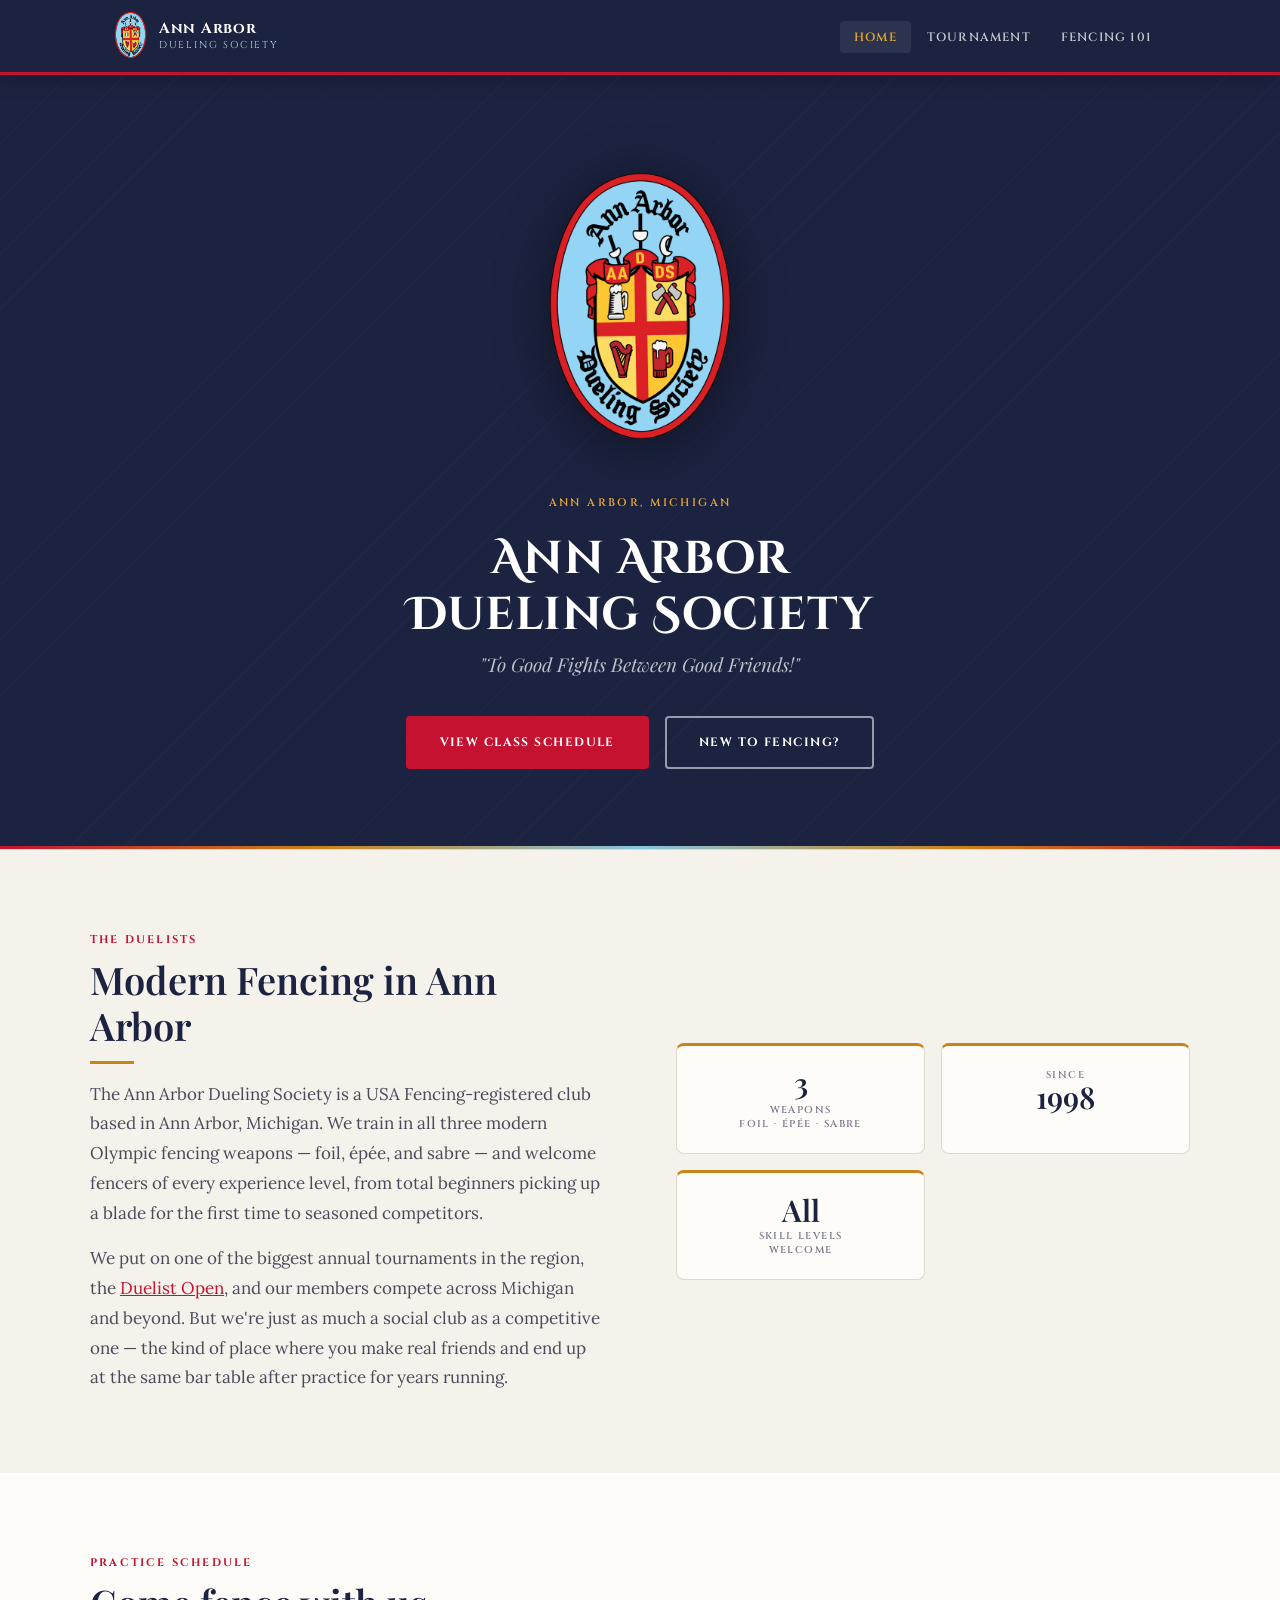
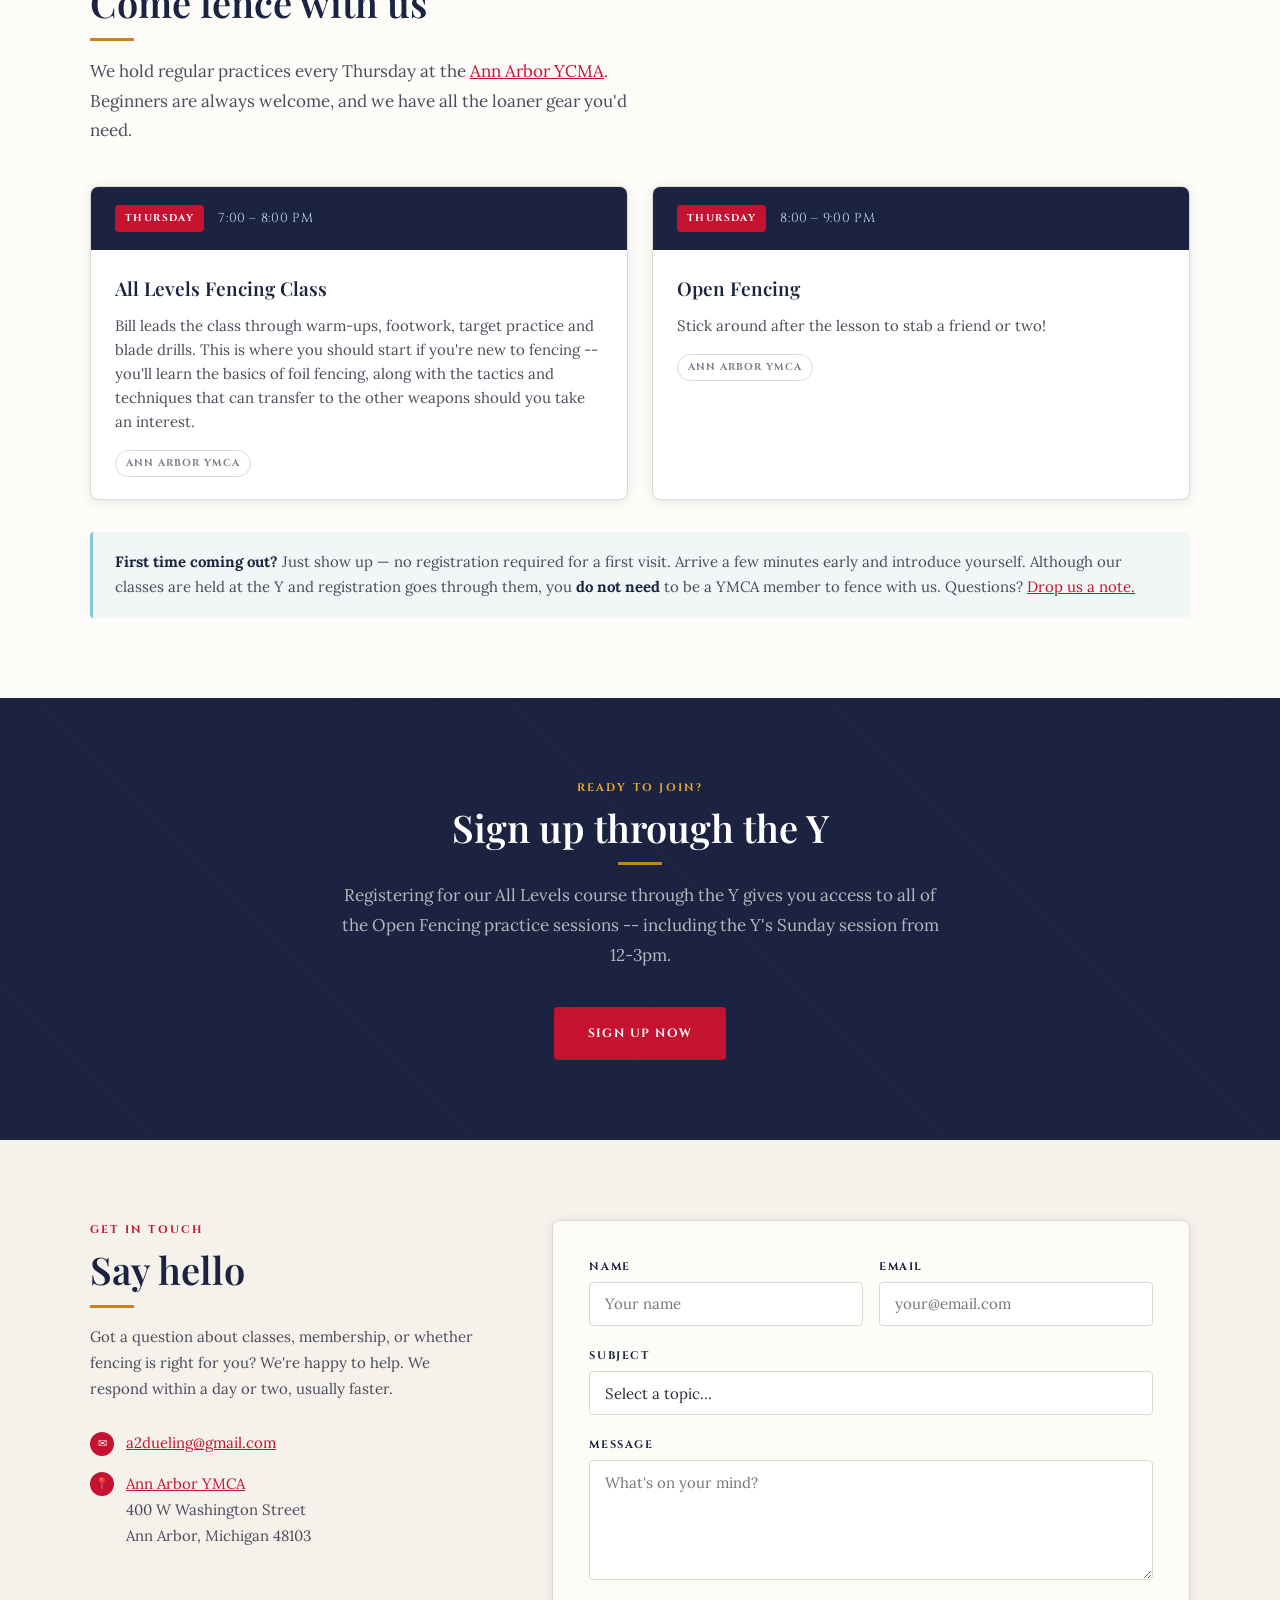
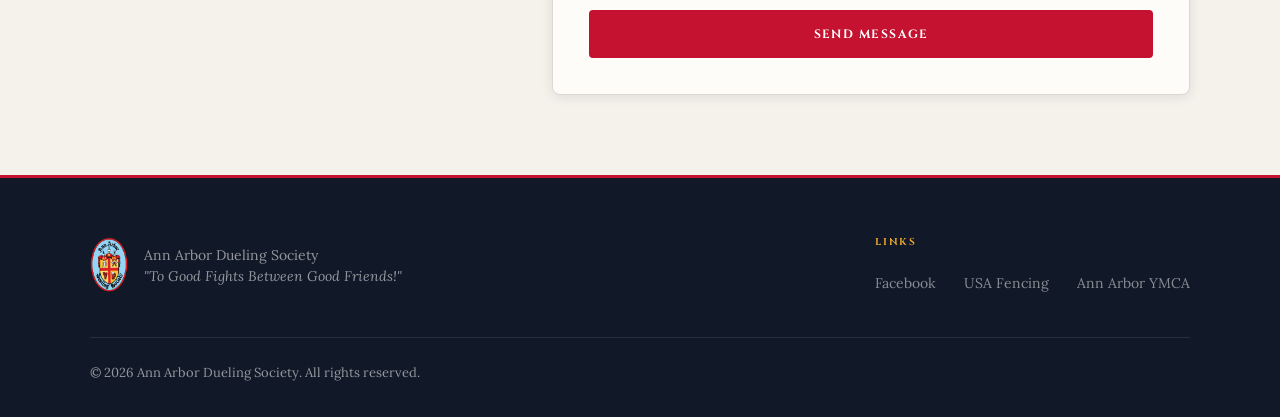
==== index.html @ 31fcf4ac "include the word club in description" ====
<!DOCTYPE html>
<html lang="en">
<head>
  <meta charset="UTF-8">
  <meta name="viewport" content="width=device-width, initial-scale=1.0">
  <meta name="description" content="Ann Arbor Dueling Society, modern Olympic fencing club in Ann Arbor, Michigan. Foil, épée, and sabre for all skill levels.">
  <title>Ann Arbor Dueling Society — Fencing in Ann Arbor, Michigan</title>
  <link rel="canonical" href="https://aadueling.org/">
  <meta property="og:type" content="website">
  <meta property="og:site_name" content="Ann Arbor Dueling Society">
  <meta property="og:title" content="Ann Arbor Dueling Society — Fencing Club in Ann Arbor, Michigan">
  <meta property="og:description" content="Modern Olympic fencing club in Ann Arbor, Michigan. Foil, épée, and sabre for all skill levels — beginners always welcome.">
  <meta property="og:url" content="https://aadueling.org/">
  <meta property="og:image" content="https://aadueling.org/assets/logo.png">
  <meta name="twitter:card" content="summary">
  <meta name="twitter:title" content="Ann Arbor Dueling Society — Fencing Club in Ann Arbor, Michigan">
  <meta name="twitter:description" content="Modern Olympic fencing club in Ann Arbor, Michigan. Foil, épée, and sabre for all skill levels — beginners always welcome.">
  <meta name="twitter:image" content="https://aadueling.org/assets/logo.png">
  <link rel="icon" type="image/png" href="assets/logo.png">
  <link rel="preconnect" href="https://fonts.googleapis.com">
  <link rel="preconnect" href="https://fonts.gstatic.com" crossorigin>
  <link href="https://fonts.googleapis.com/css2?family=Cinzel+Decorative:wght@400;700&family=Cinzel:wght@400;600;700&family=Playfair+Display:ital,wght@0,400;0,600;1,400&family=Lora:ital,wght@0,400;0,500;1,400&display=swap" rel="stylesheet">
  <link rel="stylesheet" href="css/style.css">
  <script type="application/ld+json">
  {
    "@context": "https://schema.org",
    "@type": "SportsClub",
    "name": "Ann Arbor Dueling Society",
    "alternateName": "AADS",
    "description": "Modern Olympic fencing club in Ann Arbor, Michigan. Foil, épée, and sabre for all skill levels — beginners always welcome.",
    "sport": "Fencing",
    "url": "https://aadueling.org/",
    "logo": "https://aadueling.org/assets/logo.png",
    "image": "https://aadueling.org/assets/logo.png",
    "email": "a2dueling@gmail.com",
    "foundingDate": "1998",
    "areaServed": "Ann Arbor, Michigan",
    "location": {
      "@type": "Place",
      "name": "Ann Arbor YMCA",
      "address": {
        "@type": "PostalAddress",
        "streetAddress": "400 W Washington Street",
        "addressLocality": "Ann Arbor",
        "addressRegion": "MI",
        "postalCode": "48103",
        "addressCountry": "US"
      },
      "geo": {
        "@type": "GeoCoordinates",
        "latitude": 42.2808,
        "longitude": -83.7529
      }
    },
    "sameAs": [
      "https://www.facebook.com/AAdueling/"
    ]
  }
  </script>
</head>
<body>

  <div data-include="partials/header.html"></div>

  <section class="hero">
    <div class="hero-inner">
      <img src="assets/logo.png" alt="Ann Arbor Dueling Society" class="hero-logo">
      <p class="hero-eyebrow">Ann Arbor, Michigan</p>
      <h1 class="hero-title">Ann Arbor<br>Dueling Society</h1>
      <p class="hero-tagline">"To Good Fights Between Good Friends!"</p>
      <div class="hero-actions">
        <a href="#schedule" class="btn btn-primary">View Class Schedule</a>
        <a href="fencing-101.html" class="btn btn-ghost">New to Fencing?</a>
      </div>
    </div>
  </section>

  <section class="about" id="about">
    <div class="about-inner">
      <div class="about-text fade-in">
        <span class="section-label">The Duelists</span>
        <h2 class="section-title">Modern Fencing in Ann Arbor</h2>
        <p>
          The Ann Arbor Dueling Society is a USA Fencing-registered club based in Ann Arbor,
          Michigan. We train in all three modern Olympic fencing weapons — foil, épée, and sabre — and welcome fencers of
          every experience level, from total beginners picking up a blade for the first time to
          seasoned competitors.
        </p>
        <p>
          We put on one of the biggest annual tournaments in the region, the <a href="tournament.html">Duelist Open</a>, and our members compete
          across Michigan and beyond. But we're just as much a social club as a competitive one —
          the kind of place where you make real friends and end up at the same bar table after
          practice for years running.
        </p>
      </div>
      <div class="about-facts fade-in fade-in-delay-1">
        <div class="fact-card">
          <div class="fact-number">3</div>
          <div class="fact-label">Weapons<br>Foil · Épée · Sabre</div>
        </div>
        <div class="fact-card">
          <div class="fact-label">Since</div>
          <div class="fact-number">1998</div>
        </div>
        <div class="fact-card">
          <div class="fact-number">All</div>
          <div class="fact-label">Skill Levels<br>Welcome</div>
        </div>
      </div>
    </div>
  </section>

  <section class="schedule" id="schedule">
    <div class="schedule-inner">
      <div class="fade-in">
        <span class="section-label">Practice Schedule</span>
        <h2 class="section-title">Come fence with us</h2>
        <p class="section-intro">
          We hold regular practices every Thursday at the <a href="https://annarborymca.org">Ann Arbor YCMA</a>. Beginners are always welcome, and we have all the loaner gear you'd need.
        </p>
      </div>

      <div class="schedule-grid">
        <!-- Early Bird Free Fencing not launched yet -- re-enable when the 6pm period goes live.
             When re-enabling, bump the two cards below back to fade-in-delay-1 / fade-in-delay-2.
        <div class="schedule-card fade-in">
          <div class="schedule-card-header">
            <span class="schedule-day">Thurdsay</span>
            <span class="schedule-time">6:00 – 7:00 PM</span>
          </div>
          <div class="schedule-card-body">
            <h3 class="schedule-title">Early Bird Free Fencing</h3>
            <p class="schedule-desc">
              Want to get an early start? Open bouting before the lesson lets you warm up and get some extra strip time in.
            </p>
            <div class="schedule-tags">
              <span class="tag tag-place">Ann Arbor YMCA</span>
            </div>
          </div>
        </div>
        -->

        <div class="schedule-card fade-in">
          <div class="schedule-card-header">
            <span class="schedule-day">Thursday</span>
            <span class="schedule-time">7:00 – 8:00 PM</span>
          </div>
          <div class="schedule-card-body">
            <h3 class="schedule-title">All Levels Fencing Class</h3>
            <p class="schedule-desc">
              Bill leads the class through warm-ups, footwork, target practice and blade drills. This is where you should start if you're
              new to fencing -- you'll learn the basics of foil fencing, along with the tactics and techniques that can transfer to the other weapons should you take an interest.
            </p>
            <div class="schedule-tags">
              <span class="tag tag-place">Ann Arbor YMCA</span>
            </div>
          </div>
        </div>

        <div class="schedule-card fade-in fade-in-delay-1">
          <div class="schedule-card-header">
            <span class="schedule-day">Thursday</span>
            <span class="schedule-time">8:00 – 9:00 PM</span>
          </div>
          <div class="schedule-card-body">
            <h3 class="schedule-title">Open Fencing</h3>
            <p class="schedule-desc">
              Stick around after the lesson to stab a friend or two!
            </p>
            <div class="schedule-tags">
              <span class="tag tag-place">Ann Arbor YMCA</span>
            </div>
          </div>
        </div>
      </div>

      <div class="schedule-note fade-in">
        <strong>First time coming out?</strong> Just show up — no registration required for a
        first visit. Arrive a few minutes early and introduce yourself. Although our classes are held at the Y and registration goes
        through them, you <strong>do not need</strong> to be a YMCA member to fence with us. Questions? <a href="#contact">Drop us a note.</a>
      </div>
    </div>
  </section>

  <section class="signup-cta" id="join">
    <div class="signup-cta-inner fade-in">
      <span class="section-label">Ready to join?</span>
      <h2 class="section-title">Sign up through the Y</h2>
      <p>
        Registering for our All Levels course through the Y gives you access to all of the Open Fencing practice sessions -- including the Y's Sunday session from 12-3pm.
      </p>

      <a href="https://operations.daxko.com/Online/5228/ProgramsV2/OfferingDetails.mvc?program_id=TMP1718&offering_id=SES457555&location_id=S212&filter=[base64]" class="btn btn-primary" target="_blank" rel="noopener">Sign Up Now</a>
    </div>
  </section>

  <section class="contact" id="contact">
    <div class="contact-inner">
      <div class="contact-info fade-in">
        <span class="section-label">Get In Touch</span>
        <h2 class="section-title">Say hello</h2>
        <p>
          Got a question about classes, membership, or whether fencing is right for you?
          We're happy to help. We respond within a day or two, usually faster.
        </p>
        <ul class="contact-details">
          <li>
            <span class="detail-icon">✉</span>

            <span><a href="mailto:a2dueling@gmail.com">a2dueling@gmail.com</a></span>
          </li>
          <li>
            <span class="detail-icon">📍</span>
            <span><a href="https://maps.app.goo.gl/qRYPVG6TmjBmGbtN8">Ann Arbor YMCA</a><br>
              400 W Washington Street<br>
              Ann Arbor, Michigan 48103</span>
          </li>
        </ul>
      </div>

      <div class="contact-form-wrap fade-in fade-in-delay-1">
        <form id="contact-form" action="https://formsubmit.co/ajax/a2dueling@gmail.com" method="POST">
          <input type="hidden" name="_subject" value="New AADS contact form submission">
          <input type="hidden" name="_template" value="table">
          <input type="text" name="_honey" style="display:none" tabindex="-1" autocomplete="off">
          <div class="form-row">
            <div class="form-group">
              <label for="name">Name</label>
              <input type="text" id="name" name="name" placeholder="Your name" required>
            </div>
            <div class="form-group">
              <label for="email">Email</label>
              <input type="email" id="email" name="email" placeholder="your@email.com" required>
            </div>
          </div>
          <div class="form-group">
            <label for="subject">Subject</label>
            <select id="subject" name="subject">
              <option value="">Select a topic…</option>
              <option value="interested">Interested in joining</option>
              <option value="beginner">Question about beginner classes</option>
              <option value="tournament">Tournament information</option>
              <option value="other">Something else</option>
            </select>
          </div>
          <div class="form-group">
            <label for="message">Message</label>
            <textarea id="message" name="message" placeholder="What's on your mind?" required></textarea>
          </div>
          <button type="submit" class="btn btn-primary form-submit">Send Message</button>
        </form>

        <div class="form-success" id="form-success">
          <div class="success-icon">✓</div>
          <h3>Message sent!</h3>
          <p>Thanks for reaching out. We'll get back to you shortly.</p>
        </div>
      </div>
    </div>
  </section>

  <div data-include="partials/footer.html"></div>

  <script src="js/main.js"></script>
</body>
</html>
---- css/style.css ----
@import url('https://fonts.googleapis.com/css2?family=Cinzel+Decorative:wght@400;700&family=Cinzel:wght@400;600;700&family=Playfair+Display:ital,wght@0,400;0,600;1,400&family=Lora:ital,wght@0,400;0,500;1,400&display=swap');

/* ── Design Tokens ──────────────────────────────────────────────────────── */
:root {
  --navy:        #1C2340;
  --navy-dark:   #111827;
  --navy-light:  #252D4E;
  --red:         #C41230;
  --red-dark:    #9E0E26;
  --gold:        #C8831A;
  --gold-light:  #E8A830;
  --blue:        #87C5DC;
  --blue-light:  #B8DCE8;
  --cream:       #F5F1EB;
  --warm-white:  #FDFCF9;
  --text:        #2A2A38;
  --text-mid:    #4A4A5A;
  --text-light:  #7A7A8A;
  --border:      #DDD8D0;

  --font-display: 'Cinzel Decorative', serif;
  --font-caps:    'Cinzel', serif;
  --font-serif:   'Playfair Display', serif;
  --font-body:    'Lora', serif;

  --radius:    4px;
  --radius-lg: 8px;
  --shadow:    0 2px 12px rgba(28, 35, 64, 0.1);
  --shadow-lg: 0 8px 32px rgba(28, 35, 64, 0.16);

  --max-width:   1100px;
  --section-pad: 5rem 1.5rem;
}

/* ── Reset & Base ───────────────────────────────────────────────────────── */
*, *::before, *::after { box-sizing: border-box; margin: 0; padding: 0; }

html { scroll-behavior: smooth; }

body {
  font-family: var(--font-body);
  font-size: 1.0625rem;
  line-height: 1.75;
  color: var(--text);
  background: var(--warm-white);
}

img { max-width: 100%; height: auto; display: block; }

a { color: var(--red); }
a:hover { color: var(--red-dark); }

/* ── Utility ────────────────────────────────────────────────────────────── */
.container {
  max-width: var(--max-width);
  margin: 0 auto;
  padding: 0 1.5rem;
}

.section-label {
  font-family: var(--font-caps);
  font-size: 0.6875rem;
  font-weight: 700;
  letter-spacing: 0.2em;
  text-transform: uppercase;
  color: var(--red);
  display: block;
  margin-bottom: 0.5rem;
}

.section-title {
  font-family: var(--font-serif);
  font-size: clamp(1.625rem, 4vw, 2.375rem);
  font-weight: 600;
  color: var(--navy);
  line-height: 1.2;
  margin-bottom: 1rem;
}

.section-title::after {
  content: '';
  display: block;
  width: 2.75rem;
  height: 3px;
  background: var(--gold);
  margin-top: 0.75rem;
}

.section-intro {
  color: var(--text-mid);
  max-width: 580px;
  margin-bottom: 2.5rem;
}

/* ── Buttons ────────────────────────────────────────────────────────────── */
.btn {
  display: inline-block;
  font-family: var(--font-caps);
  font-size: 0.75rem;
  font-weight: 700;
  letter-spacing: 0.12em;
  text-transform: uppercase;
  padding: 0.875rem 2rem;
  border-radius: var(--radius);
  cursor: pointer;
  transition: background 0.2s, border-color 0.2s, transform 0.15s, box-shadow 0.2s;
  border: 2px solid transparent;
  text-decoration: none;
}

.btn-primary {
  background: var(--red);
  color: #fff;
  border-color: var(--red);
}
.btn-primary:hover {
  background: var(--red-dark);
  border-color: var(--red-dark);
  color: #fff;
  transform: translateY(-2px);
  box-shadow: 0 6px 20px rgba(196, 18, 48, 0.28);
}

.btn-outline {
  background: transparent;
  color: var(--navy);
  border-color: var(--navy);
}
.btn-outline:hover {
  background: var(--navy);
  color: #fff;
  transform: translateY(-2px);
}

.btn-ghost {
  background: transparent;
  color: #fff;
  border-color: rgba(255, 255, 255, 0.55);
}
.btn-ghost:hover {
  background: rgba(255, 255, 255, 0.12);
  border-color: #fff;
  color: #fff;
  transform: translateY(-2px);
}

/* ── Navigation ─────────────────────────────────────────────────────────── */
.site-header {
  position: sticky;
  top: 0;
  z-index: 100;
  background: var(--navy);
  border-bottom: 3px solid var(--red);
  box-shadow: 0 2px 20px rgba(0, 0, 0, 0.3);
}

.nav-inner {
  max-width: var(--max-width);
  margin: 0 auto;
  padding: 0 1.5rem;
  display: flex;
  align-items: center;
  justify-content: space-between;
  height: 4.5rem;
  position: relative;
}

.nav-logo {
  display: flex;
  align-items: center;
  gap: 0.75rem;
  text-decoration: none;
}

.nav-logo img {
  height: 3.25rem;
  width: auto;
}

.nav-logo-text {
  display: inline-flex;
  flex-direction: column;
  line-height: 1.25;
}

.nav-logo-name {
  font-family: var(--font-caps);
  font-size: 0.9375rem;
  font-weight: 700;
  color: #fff;
  letter-spacing: 0.05em;
}

.nav-logo-sub {
  font-family: var(--font-caps);
  font-size: 0.625rem;
  font-weight: 400;
  letter-spacing: 0.18em;
  text-transform: uppercase;
  color: var(--blue-light);
}

.nav-links {
  display: flex;
  gap: 0.125rem;
  list-style: none;
}

.nav-links a {
  font-family: var(--font-caps);
  font-size: 0.75rem;
  font-weight: 600;
  letter-spacing: 0.1em;
  text-transform: uppercase;
  color: rgba(255, 255, 255, 0.75);
  padding: 0.5rem 0.875rem;
  border-radius: var(--radius);
  transition: color 0.2s, background 0.2s;
  text-decoration: none;
}

.nav-links a:hover {
  color: #fff;
  background: rgba(255, 255, 255, 0.1);
}

.nav-links a.active {
  color: var(--gold-light);
  background: rgba(255, 255, 255, 0.07);
}

.nav-toggle {
  display: none;
  flex-direction: column;
  gap: 5px;
  background: none;
  border: none;
  cursor: pointer;
  padding: 0.5rem;
  color: #fff;
}

.nav-toggle span {
  display: block;
  width: 22px;
  height: 2px;
  background: currentColor;
  border-radius: 2px;
  transition: transform 0.3s ease, opacity 0.2s ease;
}

.nav-toggle[aria-expanded="true"] span:nth-child(1) { transform: translateY(7px) rotate(45deg); }
.nav-toggle[aria-expanded="true"] span:nth-child(2) { opacity: 0; }
.nav-toggle[aria-expanded="true"] span:nth-child(3) { transform: translateY(-7px) rotate(-45deg); }

/* ── Hero ───────────────────────────────────────────────────────────────── */
.hero {
  position: relative;
  background: var(--navy);
  background-image:
    repeating-linear-gradient(
      -45deg,
      transparent,
      transparent 38px,
      rgba(255, 255, 255, 0.018) 38px,
      rgba(255, 255, 255, 0.018) 39px
    );
  padding: 5.5rem 1.5rem 5rem;
  text-align: center;
  overflow: hidden;
}

.hero::after {
  content: '';
  position: absolute;
  bottom: 0;
  left: 0;
  right: 0;
  height: 3px;
  background: linear-gradient(90deg, var(--red), var(--gold), var(--blue), var(--gold), var(--red));
}

.hero-inner {
  position: relative;
  z-index: 1;
  max-width: 680px;
  margin: 0 auto;
}

.hero-logo {
  width: clamp(130px, 18vw, 188px);
  margin: 0 auto 2rem;
  filter: drop-shadow(0 8px 28px rgba(0, 0, 0, 0.45));
  animation: riseIn 0.85s ease both;
}

.hero-title {
  font-family: var(--font-display);
  font-size: clamp(1.625rem, 5vw, 2.875rem);
  font-weight: 700;
  color: #fff;
  line-height: 1.2;
  letter-spacing: 0.01em;
  margin-bottom: 0.375rem;
  animation: riseIn 0.85s 0.1s ease both;
}

.hero-eyebrow {
  font-family: var(--font-caps);
  font-size: 0.6875rem;
  font-weight: 600;
  letter-spacing: 0.22em;
  text-transform: uppercase;
  color: var(--gold-light);
  margin-bottom: 1.25rem;
  animation: riseIn 0.85s 0.2s ease both;
}

.hero-tagline {
  font-family: var(--font-serif);
  font-style: italic;
  font-size: clamp(1rem, 2.5vw, 1.1875rem);
  color: rgba(255, 255, 255, 0.72);
  line-height: 1.65;
  margin-bottom: 2.25rem;
  animation: riseIn 0.85s 0.3s ease both;
}

.hero-actions {
  display: flex;
  gap: 1rem;
  justify-content: center;
  flex-wrap: wrap;
  animation: riseIn 0.85s 0.4s ease both;
}

@keyframes riseIn {
  from { opacity: 0; transform: translateY(18px); }
  to   { opacity: 1; transform: translateY(0); }
}

/* ── About ──────────────────────────────────────────────────────────────── */
.about {
  padding: var(--section-pad);
  background: var(--cream);
  border-top: 1px solid var(--border);
}

.about-inner {
  max-width: var(--max-width);
  margin: 0 auto;
  display: grid;
  grid-template-columns: 1fr 1fr;
  gap: 4.5rem;
  align-items: center;
}

.about-text p {
  color: var(--text-mid);
  margin-bottom: 1rem;
}

.about-text p:last-child { margin-bottom: 0; }

.about-facts {
  display: grid;
  grid-template-columns: 1fr 1fr;
  gap: 1rem;
}

.fact-card {
  background: var(--warm-white);
  border: 1px solid var(--border);
  border-top: 3px solid var(--gold);
  border-radius: var(--radius-lg);
  padding: 1.375rem 1.125rem;
  text-align: center;
}

.fact-number {
  font-family: var(--font-serif);
  font-size: 1.875rem;
  font-weight: 600;
  color: var(--navy);
  line-height: 1;
  margin-bottom: 0.3rem;
}

.fact-label {
  font-family: var(--font-caps);
  font-size: 0.625rem;
  font-weight: 600;
  letter-spacing: 0.14em;
  text-transform: uppercase;
  color: var(--text-light);
  line-height: 1.4;
}

/* ── Schedule ───────────────────────────────────────────────────────────── */
.schedule {
  padding: var(--section-pad);
  background: var(--warm-white);
}

.schedule-inner {
  max-width: var(--max-width);
  margin: 0 auto;
}

.schedule-grid {
  display: grid;
  grid-template-columns: repeat(auto-fit, minmax(290px, 1fr));
  gap: 1.5rem;
}

.schedule-card {
  background: #fff;
  border: 1px solid var(--border);
  border-radius: var(--radius-lg);
  overflow: hidden;
  box-shadow: var(--shadow);
  transition: transform 0.2s ease, box-shadow 0.2s ease;
}

.schedule-card:hover {
  transform: translateY(-4px);
  box-shadow: var(--shadow-lg);
}

.schedule-card-header {
  background: var(--navy);
  padding: 1.125rem 1.5rem;
  display: flex;
  align-items: center;
  gap: 0.875rem;
}

.schedule-day {
  background: var(--red);
  color: #fff;
  font-family: var(--font-caps);
  font-size: 0.625rem;
  font-weight: 700;
  letter-spacing: 0.14em;
  text-transform: uppercase;
  padding: 0.3rem 0.625rem;
  border-radius: var(--radius);
  white-space: nowrap;
  flex-shrink: 0;
}

.schedule-time {
  font-family: var(--font-caps);
  font-size: 0.8125rem;
  color: var(--blue-light);
  letter-spacing: 0.05em;
}

.schedule-card-body { padding: 1.375rem 1.5rem; }

.schedule-title {
  font-family: var(--font-serif);
  font-size: 1.1875rem;
  font-weight: 600;
  color: var(--navy);
  margin-bottom: 0.5rem;
}

.schedule-desc {
  font-size: 0.9375rem;
  color: var(--text-mid);
  margin-bottom: 1rem;
  line-height: 1.6;
}

.schedule-tags {
  display: flex;
  flex-wrap: wrap;
  gap: 0.4rem;
}

.tag {
  font-family: var(--font-caps);
  font-size: 0.625rem;
  font-weight: 700;
  letter-spacing: 0.1em;
  text-transform: uppercase;
  padding: 0.25rem 0.625rem;
  border-radius: 999px;
  border: 1px solid;
}

.tag-weapon { color: var(--red); border-color: rgba(196, 18, 48, 0.3); background: rgba(196, 18, 48, 0.06); }
.tag-level  { color: var(--gold); border-color: rgba(200, 131, 26, 0.3); background: rgba(200, 131, 26, 0.06); }
.tag-place  { color: var(--text-light); border-color: var(--border); background: transparent; }

.schedule-note {
  margin-top: 2rem;
  padding: 1.125rem 1.375rem;
  background: rgba(135, 197, 220, 0.1);
  border-left: 3px solid var(--blue);
  border-radius: var(--radius);
  font-size: 0.9375rem;
  color: var(--text-mid);
  line-height: 1.65;
}

.schedule-note strong { color: var(--navy); }

/* ── Sign-Up CTA ────────────────────────────────────────────────────────── */
.signup-cta {
  padding: 5rem 1.5rem;
  background: var(--navy);
  text-align: center;
  position: relative;
  overflow: hidden;
}

.signup-cta::before {
  content: '';
  position: absolute;
  inset: 0;
  background-image: repeating-linear-gradient(
    45deg,
    transparent,
    transparent 55px,
    rgba(255, 255, 255, 0.02) 55px,
    rgba(255, 255, 255, 0.02) 56px
  );
}

.signup-cta-inner {
  position: relative;
  max-width: 600px;
  margin: 0 auto;
}

.signup-cta .section-label  { color: var(--gold-light); }
.signup-cta .section-title  { color: #fff; }
.signup-cta .section-title::after { margin: 0.75rem auto 0; }

.signup-cta p {
  color: rgba(255, 255, 255, 0.68);
  margin-bottom: 2.25rem;
}

/* ── Contact ────────────────────────────────────────────────────────────── */
.contact {
  padding: var(--section-pad);
  background: var(--cream);
}

.contact-inner {
  max-width: var(--max-width);
  margin: 0 auto;
  display: grid;
  grid-template-columns: 1fr 1.6fr;
  gap: 4rem;
  align-items: start;
}

.contact-info p {
  color: var(--text-mid);
  margin-bottom: 1.75rem;
  font-size: 0.9375rem;
}

.contact-details {
  list-style: none;
  display: flex;
  flex-direction: column;
  gap: 0.875rem;
}

.contact-details li {
  display: flex;
  align-items: flex-start;
  gap: 0.75rem;
  font-size: 0.9375rem;
  color: var(--text-mid);
}

.detail-icon {
  width: 1.5rem;
  height: 1.5rem;
  background: var(--red);
  border-radius: 50%;
  display: flex;
  align-items: center;
  justify-content: center;
  flex-shrink: 0;
  margin-top: 0.1rem;
  font-size: 0.6875rem;
  color: #fff;
}

.contact-form-wrap {
  background: var(--warm-white);
  border: 1px solid var(--border);
  border-radius: var(--radius-lg);
  padding: 2.25rem;
  box-shadow: var(--shadow);
}

.form-row {
  display: grid;
  grid-template-columns: 1fr 1fr;
  gap: 1rem;
}

.form-group { margin-bottom: 1.25rem; }

.form-group label {
  display: block;
  font-family: var(--font-caps);
  font-size: 0.6875rem;
  font-weight: 700;
  letter-spacing: 0.14em;
  text-transform: uppercase;
  color: var(--navy);
  margin-bottom: 0.4rem;
}

.form-group input,
.form-group select,
.form-group textarea {
  width: 100%;
  font-family: var(--font-body);
  font-size: 0.9375rem;
  color: var(--text);
  background: #fff;
  border: 1px solid var(--border);
  border-radius: var(--radius);
  padding: 0.7rem 0.9rem;
  transition: border-color 0.2s, box-shadow 0.2s;
  outline: none;
  appearance: none;
}

.form-group input:focus,
.form-group select:focus,
.form-group textarea:focus {
  border-color: var(--blue);
  box-shadow: 0 0 0 3px rgba(135, 197, 220, 0.22);
}

.form-group textarea {
  resize: vertical;
  min-height: 120px;
}

.form-submit { width: 100%; justify-content: center; }

.form-success { display: none; text-align: center; padding: 2rem 1rem; }
.form-success.visible { display: block; }

.success-icon {
  width: 3.5rem;
  height: 3.5rem;
  background: rgba(135, 197, 220, 0.15);
  border: 2px solid var(--blue);
  border-radius: 50%;
  display: flex;
  align-items: center;
  justify-content: center;
  margin: 0 auto 1rem;
  font-size: 1.5rem;
  color: var(--navy);
}

.form-success h3 {
  font-family: var(--font-serif);
  font-size: 1.25rem;
  color: var(--navy);
  margin-bottom: 0.5rem;
}

.form-success p { color: var(--text-mid); font-size: 0.9375rem; }

/* ── Footer ─────────────────────────────────────────────────────────────── */
.site-footer {
  background: var(--navy-dark);
  color: rgba(255, 255, 255, 0.55);
  padding: 3.5rem 1.5rem 2rem;
  border-top: 3px solid var(--red);
}

.footer-inner {
  max-width: var(--max-width);
  margin: 0 auto 2.5rem;
  display: flex;
  flex-wrap: wrap;
  align-items: center;
  justify-content: space-between;
  gap: 2rem;
}

.footer-brand {
  display: flex;
  align-items: center;
  gap: 1rem;
}

.footer-logo {
  height: 3.75rem;
  width: auto;
  flex-shrink: 0;
}

.footer-brand p {
  font-size: 0.875rem;
  line-height: 1.5;
  max-width: 270px;
  margin: 0;
}

.footer-heading {
  font-family: var(--font-caps);
  font-size: 0.625rem;
  font-weight: 700;
  letter-spacing: 0.18em;
  text-transform: uppercase;
  color: var(--gold-light);
  margin-bottom: 1rem;
}

.footer-links {
  list-style: none;
  display: flex;
  flex-direction: row;
  flex-wrap: wrap;
  gap: 0.5rem 1.75rem;
}

.footer-links a {
  color: rgba(255, 255, 255, 0.5);
  font-size: 0.875rem;
  text-decoration: none;
  transition: color 0.2s;
}

.footer-links a:hover { color: #fff; }

.footer-bottom {
  max-width: var(--max-width);
  margin: 0 auto;
  border-top: 1px solid rgba(255, 255, 255, 0.1);
  padding-top: 1.5rem;
  display: flex;
  align-items: center;
  justify-content: space-between;
  flex-wrap: wrap;
  gap: 0.75rem;
}

.footer-bottom p { font-size: 0.8125rem; }

.footer-badge {
  font-family: var(--font-caps);
  font-size: 0.625rem;
  font-weight: 700;
  letter-spacing: 0.12em;
  text-transform: uppercase;
  color: var(--blue-light);
  border: 1px solid rgba(135, 197, 220, 0.3);
  padding: 0.3rem 0.75rem;
  border-radius: var(--radius);
}

/* ── Fade-in on scroll ──────────────────────────────────────────────────── */
/* Scroll fade-ins disabled -- trying the page with no entrance animations.
   To restore, un-comment the block below (and re-enable initFadeIn in js/main.js).
.fade-in {
  opacity: 0;
  transform: translateY(22px);
  transition: opacity 0.65s ease, transform 0.65s ease;
}

.fade-in.visible {
  opacity: 1;
  transform: translateY(0);
}

.fade-in-delay-1 { transition-delay: 0.1s; }
.fade-in-delay-2 { transition-delay: 0.2s; }
.fade-in-delay-3 { transition-delay: 0.3s; }
*/

/* ── Inner Page Header ──────────────────────────────────────────────────── */
.page-header {
  background: var(--navy);
  background-image:
    repeating-linear-gradient(
      -45deg,
      transparent,
      transparent 38px,
      rgba(255, 255, 255, 0.018) 38px,
      rgba(255, 255, 255, 0.018) 39px
    );
  padding: 4.5rem 1.5rem 4rem;
  text-align: center;
  border-bottom: 3px solid var(--red);
}

.page-header .section-label { color: var(--gold-light); }

.page-header h1 {
  font-family: var(--font-display);
  font-size: clamp(1.75rem, 5vw, 2.75rem);
  color: #fff;
  margin-bottom: 0.75rem;
  line-height: 1.2;
}

.page-header .page-lead {
  font-family: var(--font-serif);
  font-style: italic;
  color: rgba(255, 255, 255, 0.65);
  font-size: 1.0625rem;
  max-width: 520px;
  margin: 0 auto;
}

/* ── Inner Page Content ─────────────────────────────────────────────────── */
.content-section {
  padding: var(--section-pad);
  background: var(--warm-white);
}

.content-section:nth-child(even) { background: var(--cream); }

.content-inner {
  max-width: 800px;
  margin: 0 auto;
}

.content-inner p {
  color: var(--text-mid);
  margin-bottom: 1rem;
}

.content-inner p:last-child { margin-bottom: 0; }

.content-inner h3 {
  font-family: var(--font-serif);
  font-size: 1.3125rem;
  font-weight: 600;
  color: var(--navy);
  margin: 1.75rem 0 0.5rem;
}

.content-inner ul, .content-inner ol {
  padding-left: 1.5rem;
  color: var(--text-mid);
  margin-bottom: 1rem;
}

.content-inner li { margin-bottom: 0.375rem; }

/* Weapon cards (fencing 101) */
.weapon-grid {
  display: grid;
  grid-template-columns: repeat(auto-fit, minmax(240px, 1fr));
  gap: 1.5rem;
  margin: 2rem 0;
}

.weapon-card {
  background: #fff;
  border: 1px solid var(--border);
  border-top: 3px solid var(--red);
  border-radius: var(--radius-lg);
  padding: 1.5rem;
  box-shadow: var(--shadow);
}

.weapon-card h3 {
  font-family: var(--font-serif);
  font-size: 1.25rem;
  font-weight: 600;
  color: var(--navy);
  margin: 0 0 0.5rem;
}

.weapon-card .weapon-target {
  font-family: var(--font-caps);
  font-size: 0.6875rem;
  font-weight: 600;
  letter-spacing: 0.12em;
  text-transform: uppercase;
  color: var(--red);
  margin-bottom: 0.75rem;
}

.weapon-card p {
  font-size: 0.9375rem;
  color: var(--text-mid);
  margin: 0;
}

/* Event schedule (per-day list) */
.event-schedule {
  display: grid;
  grid-template-columns: repeat(auto-fit, minmax(280px, 1fr));
  gap: 1.5rem;
  margin: 1.75rem 0 2rem;
}

.event-day {
  background: #fff;
  border: 1px solid var(--border);
  border-left: 3px solid var(--red);
  border-radius: var(--radius-lg);
  padding: 1.25rem 1.375rem 1.125rem;
  box-shadow: var(--shadow);
}

.event-day-title {
  font-family: var(--font-caps);
  font-size: 0.75rem;
  font-weight: 700;
  letter-spacing: 0.16em;
  text-transform: uppercase;
  color: var(--navy);
  margin: 0 0 0.875rem;
  padding-bottom: 0.625rem;
  border-bottom: 1px solid var(--border);
}

.event-list {
  list-style: none;
  padding: 0;
  margin: 0;
}

.event-list li {
  display: flex;
  align-items: baseline;
  justify-content: space-between;
  gap: 1rem;
  padding: 0.5rem 0;
  border-bottom: 1px dotted var(--border);
}

.event-list li:last-child { border-bottom: none; }

.event-name {
  font-family: var(--font-serif);
  font-size: 1rem;
  color: var(--navy);
  font-weight: 600;
}

.event-time {
  font-family: var(--font-caps);
  font-size: 0.6875rem;
  font-weight: 600;
  letter-spacing: 0.1em;
  text-transform: uppercase;
  color: var(--gold);
  white-space: nowrap;
  flex-shrink: 0;
}

/* Tournament table */
.tournament-table {
  width: 100%;
  border-collapse: collapse;
  margin: 1.5rem 0;
  font-size: 0.9375rem;
}

.tournament-table th {
  font-family: var(--font-caps);
  font-size: 0.625rem;
  font-weight: 700;
  letter-spacing: 0.14em;
  text-transform: uppercase;
  color: var(--navy);
  background: var(--cream);
  padding: 0.75rem 1rem;
  text-align: left;
  border-bottom: 2px solid var(--border);
}

.tournament-table td {
  padding: 0.875rem 1rem;
  border-bottom: 1px solid var(--border);
  color: var(--text-mid);
  vertical-align: top;
}

.tournament-table tr:last-child td { border-bottom: none; }

.tournament-table .t-name {
  font-family: var(--font-serif);
  font-weight: 600;
  color: var(--navy);
}

.t-badge {
  display: inline-block;
  font-family: var(--font-caps);
  font-size: 0.5625rem;
  font-weight: 700;
  letter-spacing: 0.1em;
  text-transform: uppercase;
  padding: 0.2rem 0.5rem;
  border-radius: 999px;
  margin-left: 0.4rem;
  vertical-align: middle;
  border: 1px solid;
}

.t-badge-home { color: var(--red); border-color: rgba(196,18,48,0.35); background: rgba(196,18,48,0.06); }
.t-badge-rated { color: var(--gold); border-color: rgba(200,131,26,0.35); background: rgba(200,131,26,0.06); }

/* Timeline (history) */
.timeline {
  position: relative;
  padding-left: 2rem;
  margin: 2rem 0;
}

.timeline::before {
  content: '';
  position: absolute;
  left: 0;
  top: 0.5rem;
  bottom: 0;
  width: 2px;
  background: linear-gradient(to bottom, var(--red), var(--gold));
}

.timeline-item {
  position: relative;
  margin-bottom: 2rem;
}

.timeline-item::before {
  content: '';
  position: absolute;
  left: -2.375rem;
  top: 0.4rem;
  width: 10px;
  height: 10px;
  border-radius: 50%;
  background: var(--gold);
  border: 2px solid var(--warm-white);
  box-shadow: 0 0 0 2px var(--gold);
}

.timeline-year {
  font-family: var(--font-caps);
  font-size: 0.6875rem;
  font-weight: 700;
  letter-spacing: 0.14em;
  text-transform: uppercase;
  color: var(--red);
  margin-bottom: 0.25rem;
}

.timeline-item h3 {
  font-family: var(--font-serif);
  font-size: 1.125rem;
  font-weight: 600;
  color: var(--navy);
  margin: 0 0 0.375rem;
}

.timeline-item p {
  font-size: 0.9375rem;
  color: var(--text-mid);
  margin: 0;
}

/* ── Responsive ─────────────────────────────────────────────────────────── */
@media (max-width: 768px) {
  :root { --section-pad: 3.5rem 1.25rem; }

  .nav-toggle { display: flex; }

  .nav-links {
    display: none;
    position: absolute;
    top: 100%;
    left: 0;
    right: 0;
    background: var(--navy);
    border-top: 1px solid rgba(255, 255, 255, 0.08);
    flex-direction: column;
    padding: 0.75rem 0;
    gap: 0;
    box-shadow: 0 8px 20px rgba(0, 0, 0, 0.3);
  }

  .nav-links.open { display: flex; }

  .nav-links a {
    padding: 0.75rem 1.5rem;
    border-radius: 0;
    font-size: 0.8125rem;
  }

  .about-inner,
  .contact-inner {
    grid-template-columns: 1fr;
    gap: 2.25rem;
  }

  .about-facts { grid-template-columns: 1fr 1fr; }

  .form-row { grid-template-columns: 1fr; }

  .footer-inner {
    flex-direction: column;
    align-items: flex-start;
    gap: 1.5rem;
  }
}

@media (max-width: 480px) {
  .hero { padding: 4rem 1.25rem 3.5rem; }
  .hero-actions { flex-direction: column; align-items: center; }
  .hero-actions .btn { width: 100%; max-width: 280px; text-align: center; }
  .nav-logo-text { display: none; }
}
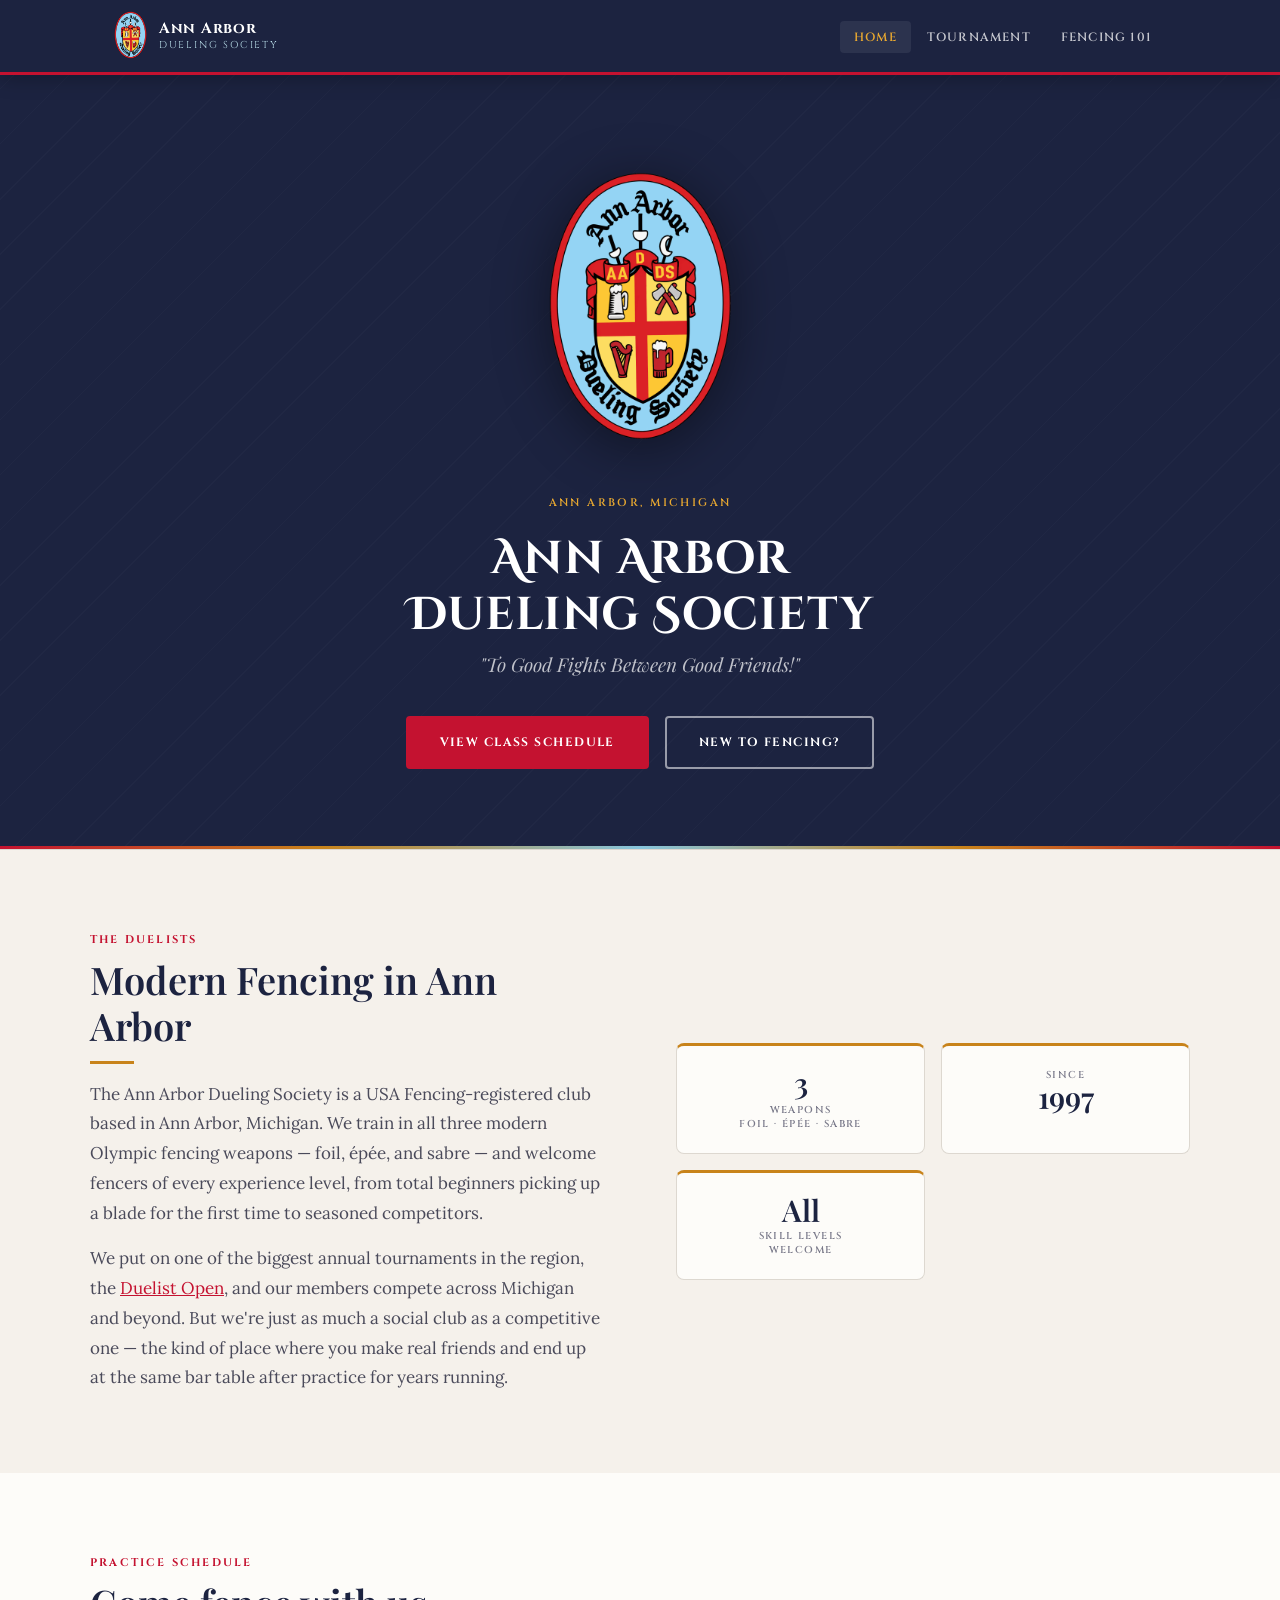
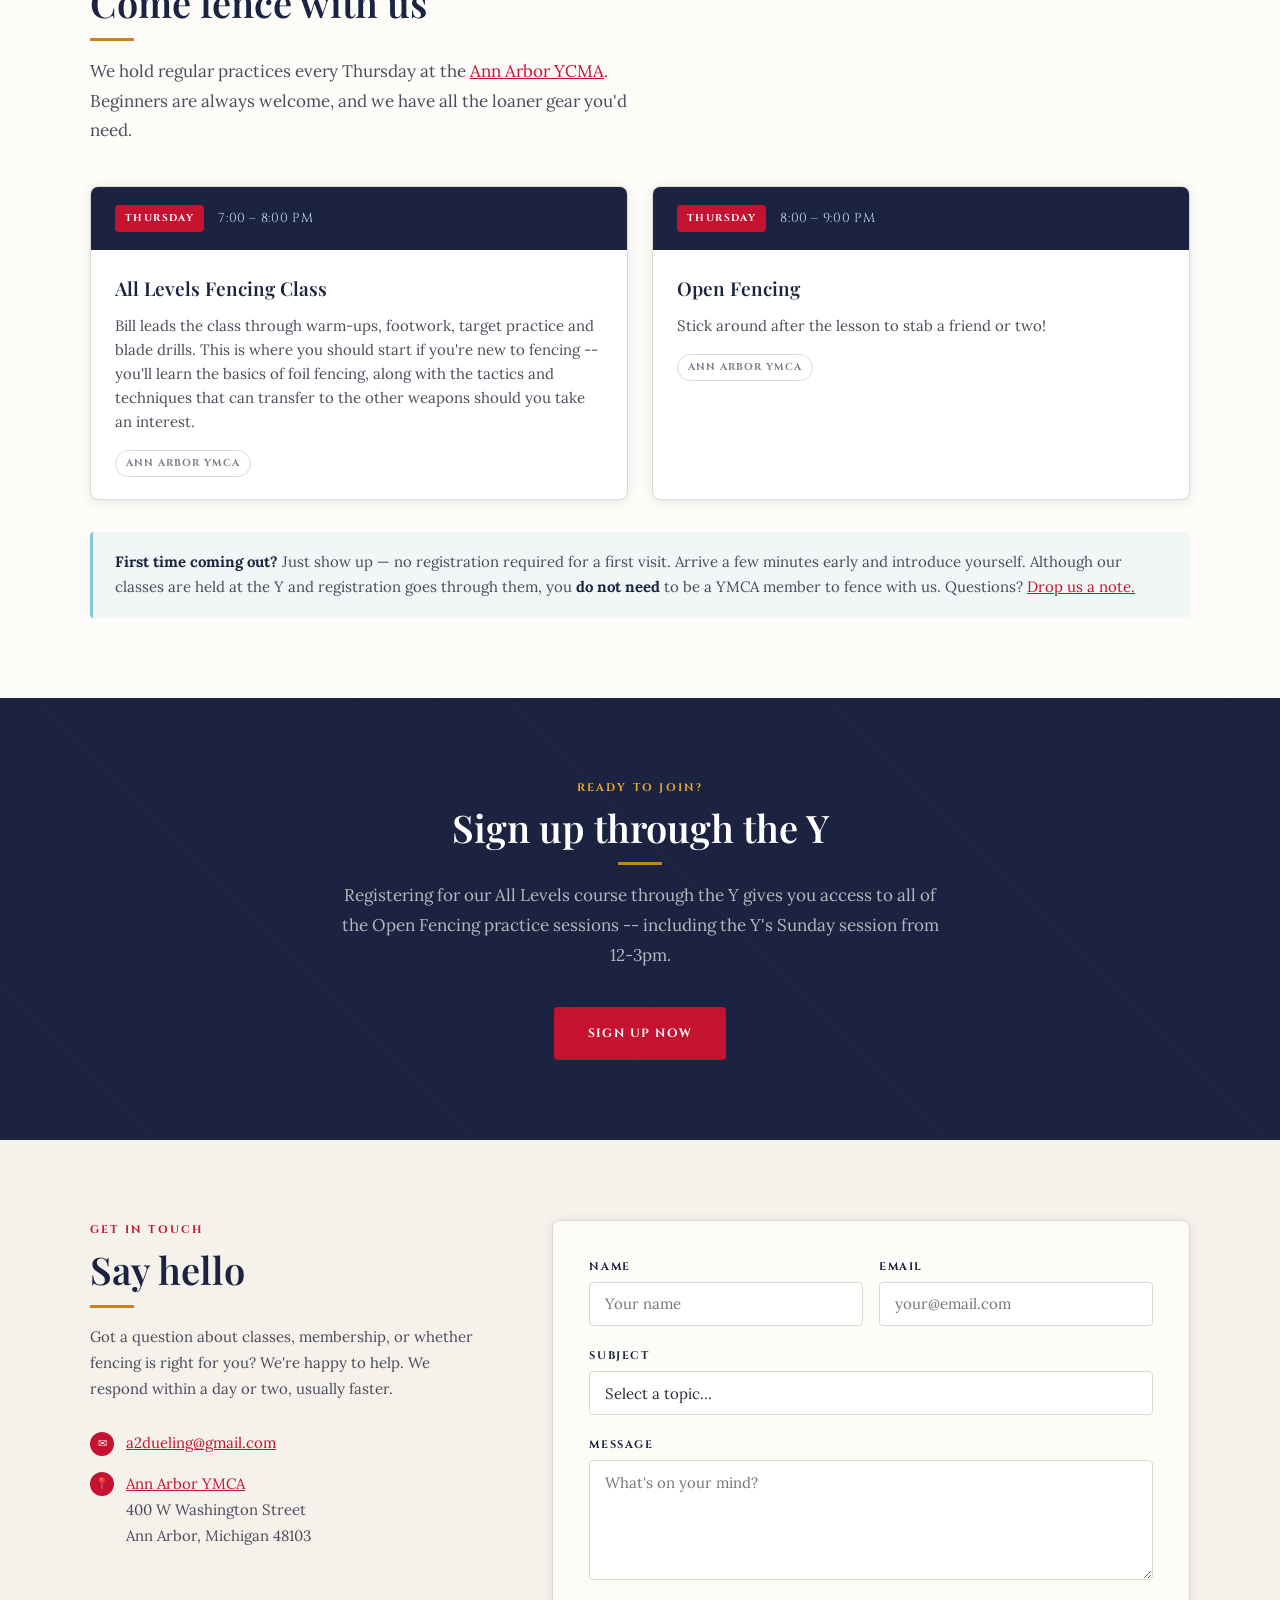
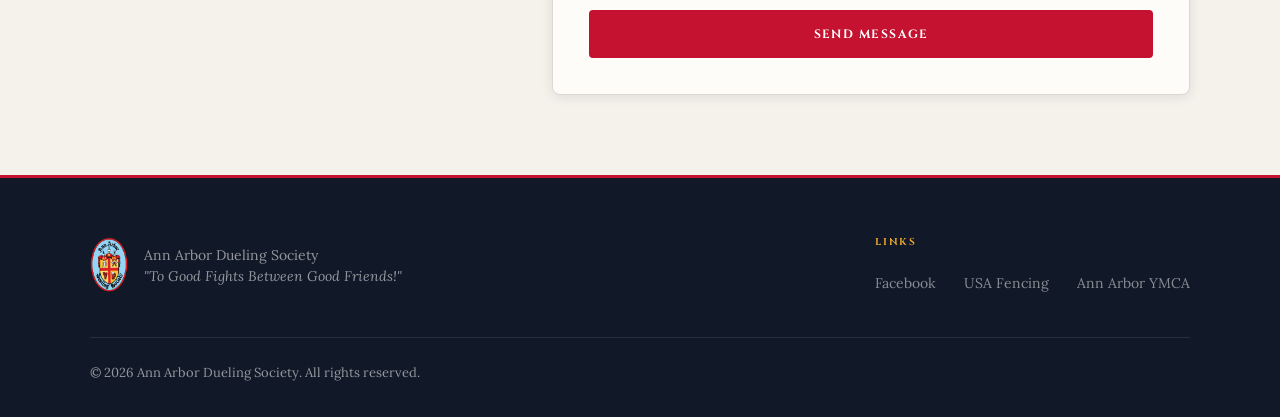
==== commit 07e527fa: "update founding date" ====
--- a/index.html
+++ b/index.html
@@ -33,7 +33,7 @@
     "logo": "https://aadueling.org/assets/logo.png",
     "image": "https://aadueling.org/assets/logo.png",
     "email": "a2dueling@gmail.com",
-    "foundingDate": "1998",
+    "foundingDate": "1997",
     "areaServed": "Ann Arbor, Michigan",
     "location": {
       "@type": "Place",
@@ -100,7 +100,7 @@
         </div>
         <div class="fact-card">
           <div class="fact-label">Since</div>
-          <div class="fact-number">1998</div>
+          <div class="fact-number">1997</div>
         </div>
         <div class="fact-card">
           <div class="fact-number">All</div>
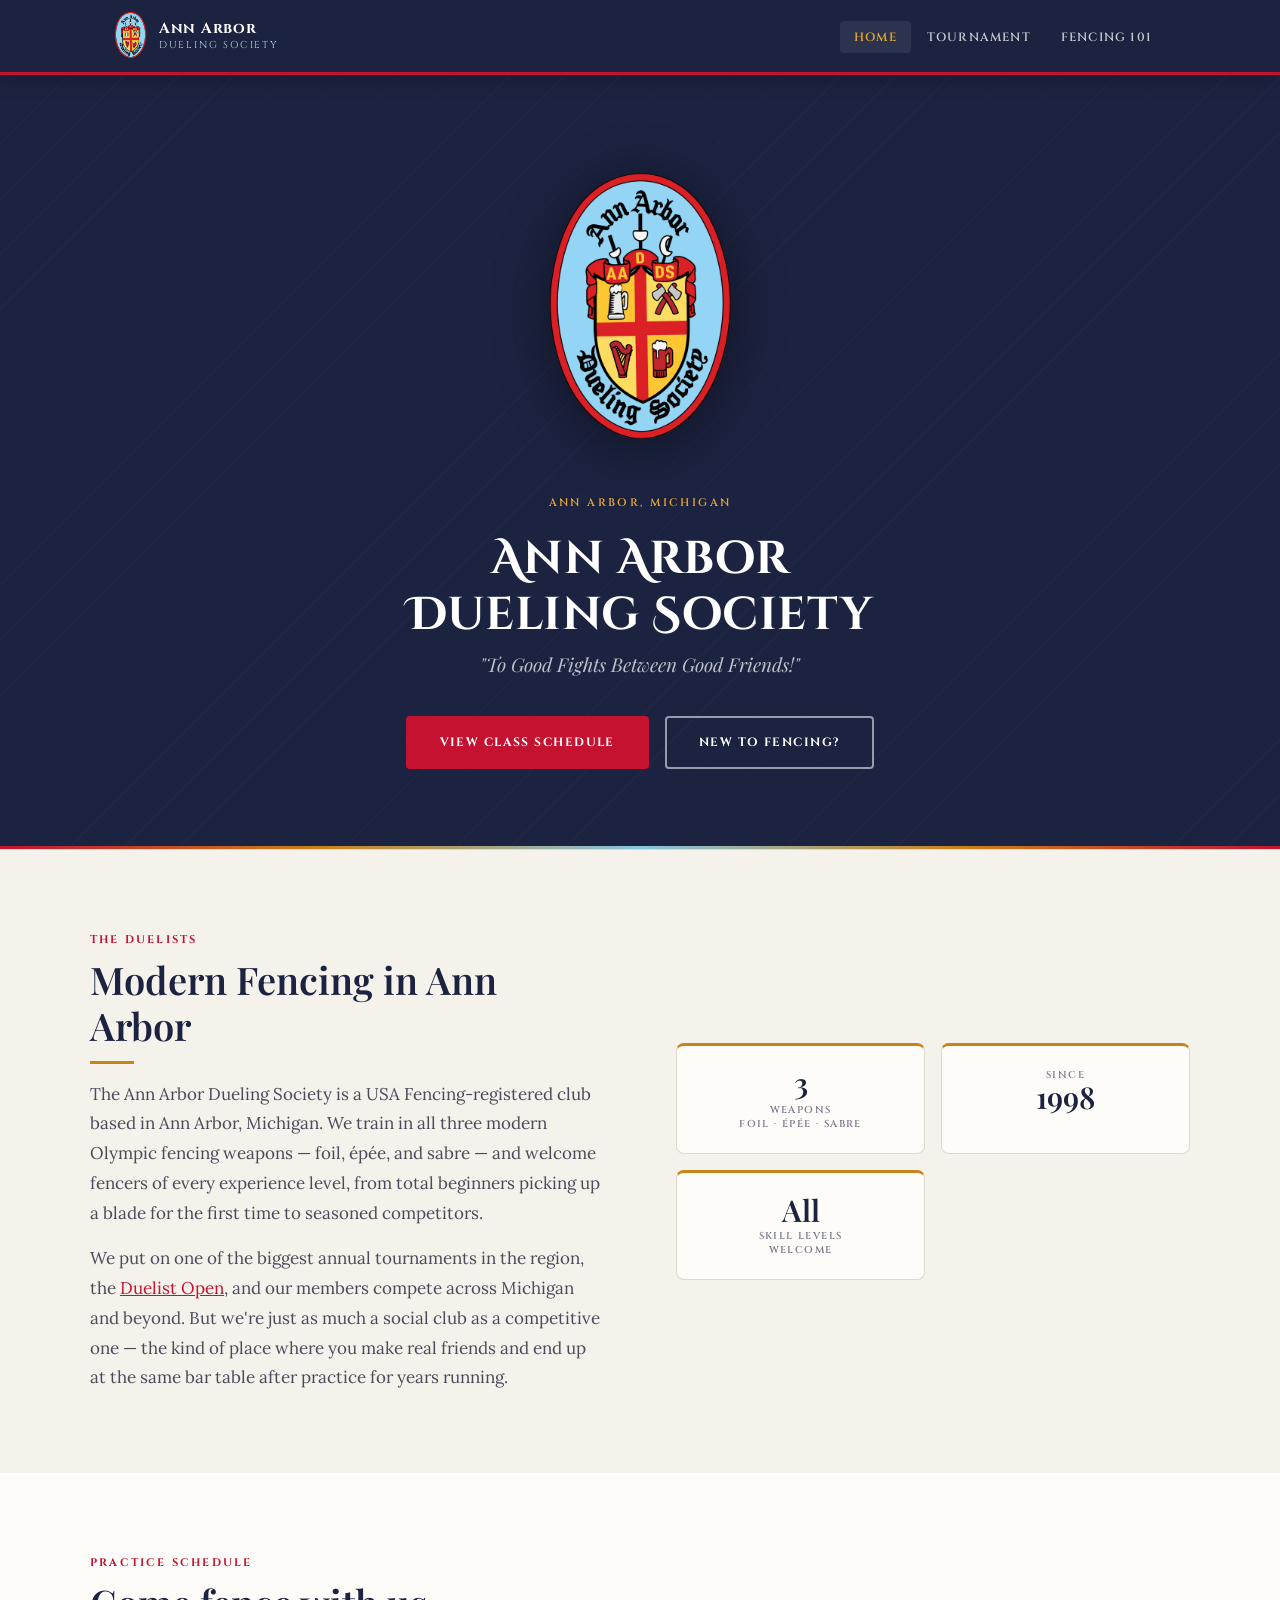
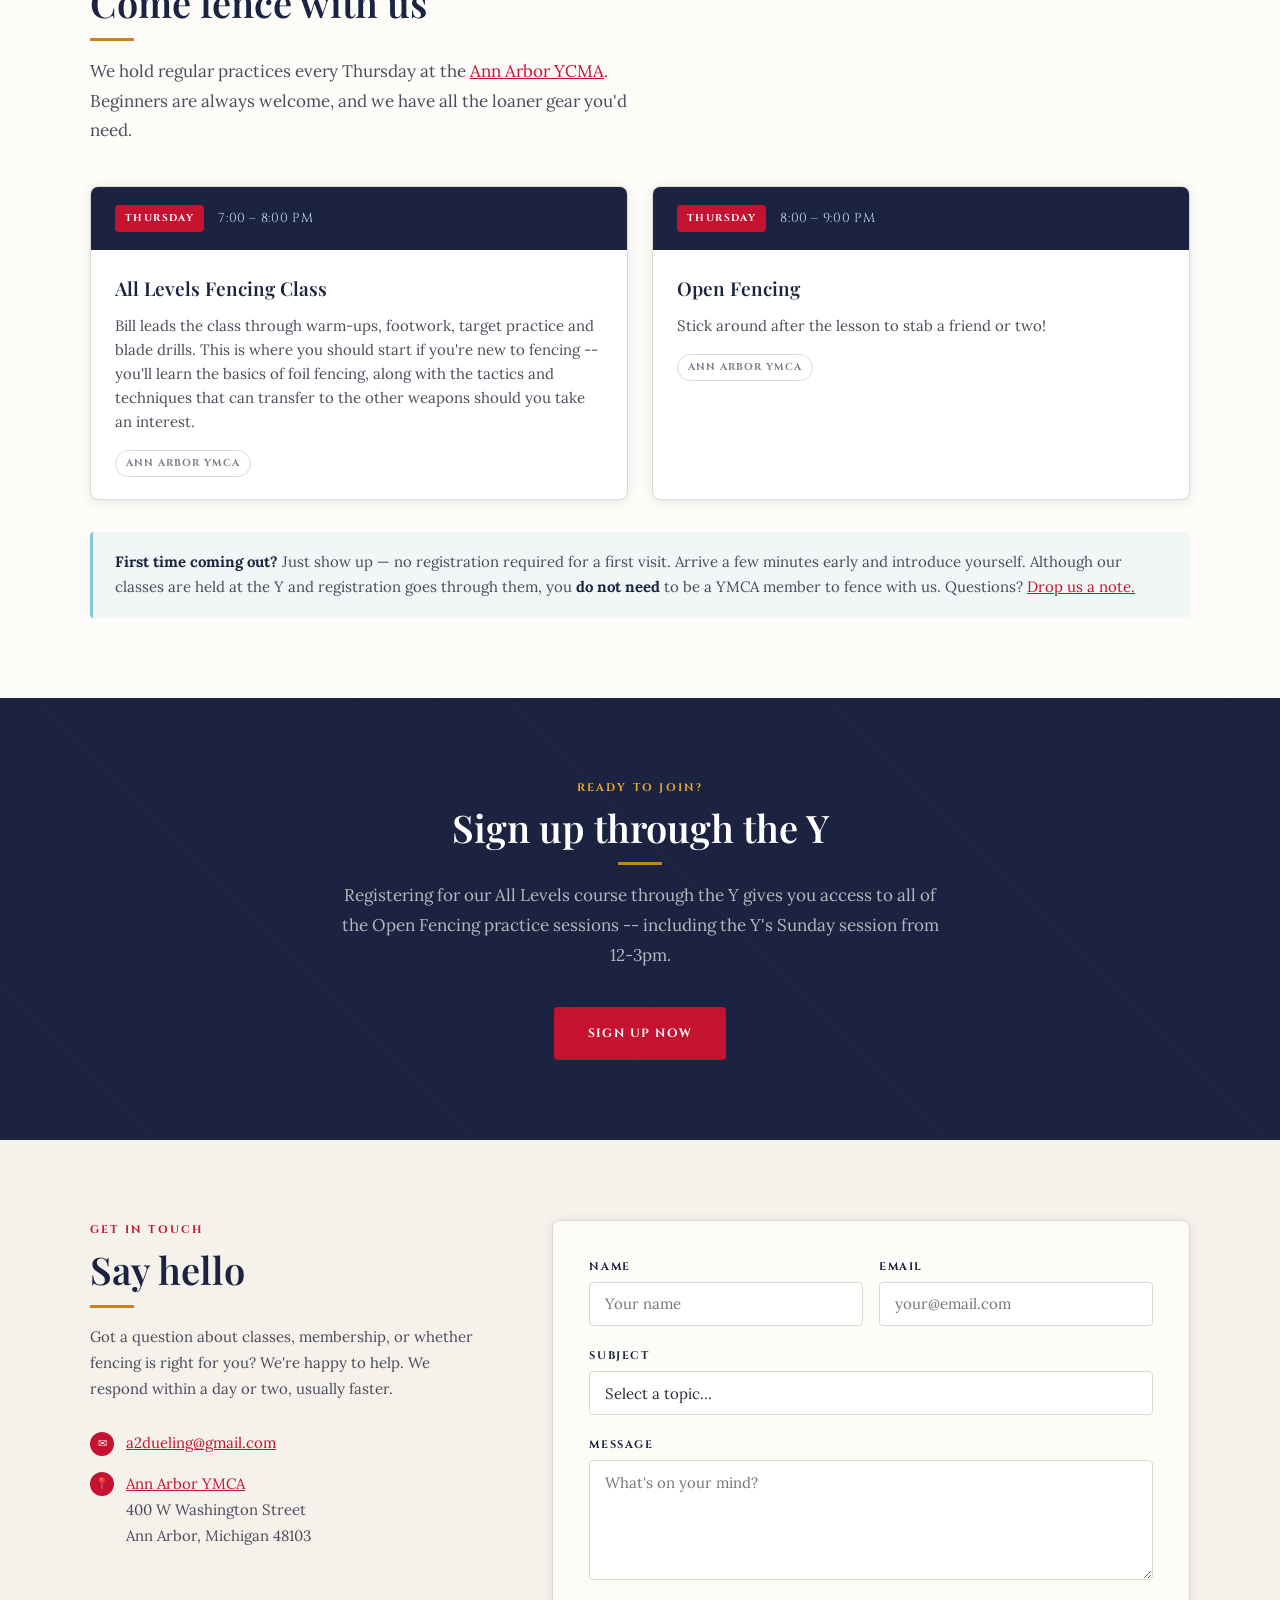
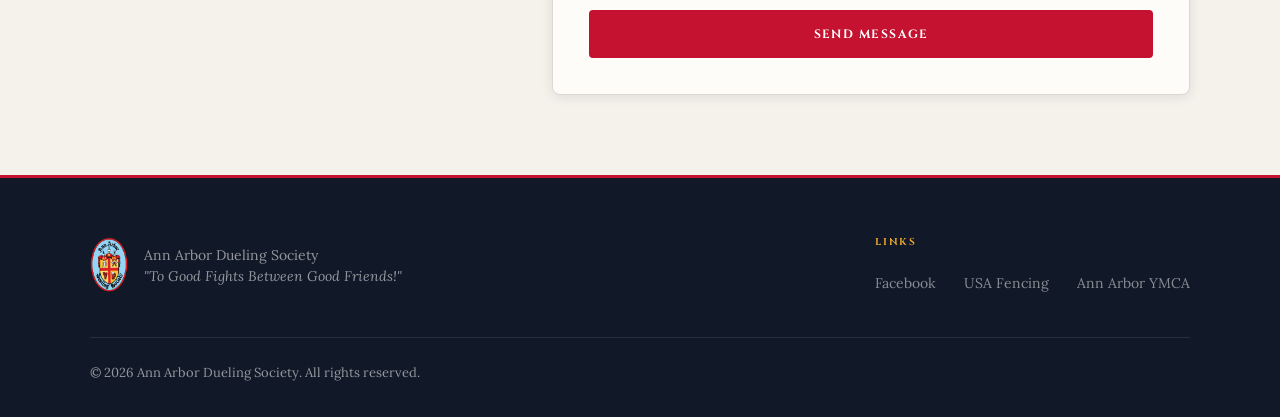
==== commit 2ea5fdfb: "1998" ====
--- a/index.html
+++ b/index.html
@@ -33,7 +33,7 @@
     "logo": "https://aadueling.org/assets/logo.png",
     "image": "https://aadueling.org/assets/logo.png",
     "email": "a2dueling@gmail.com",
-    "foundingDate": "1997",
+    "foundingDate": "1998",
     "areaServed": "Ann Arbor, Michigan",
     "location": {
       "@type": "Place",
@@ -100,7 +100,7 @@
         </div>
         <div class="fact-card">
           <div class="fact-label">Since</div>
-          <div class="fact-number">1997</div>
+          <div class="fact-number">1998</div>
         </div>
         <div class="fact-card">
           <div class="fact-number">All</div>
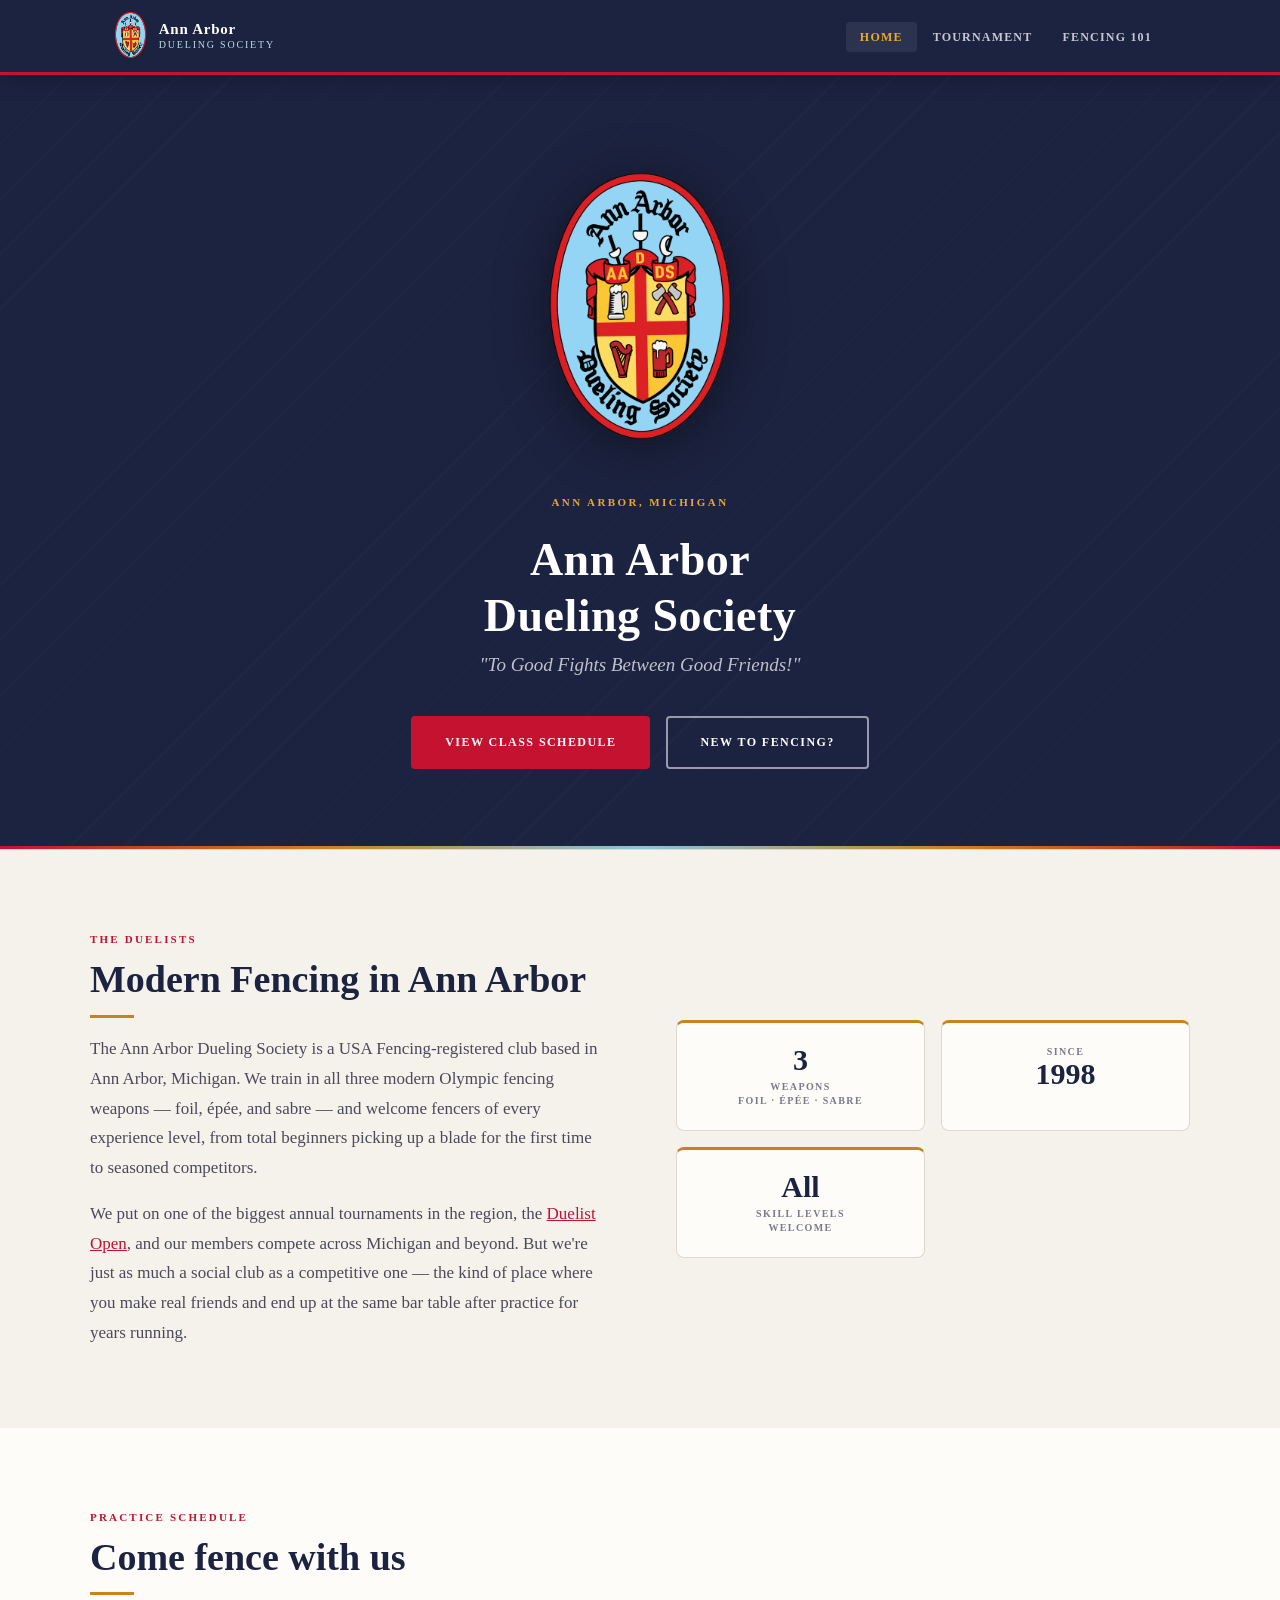
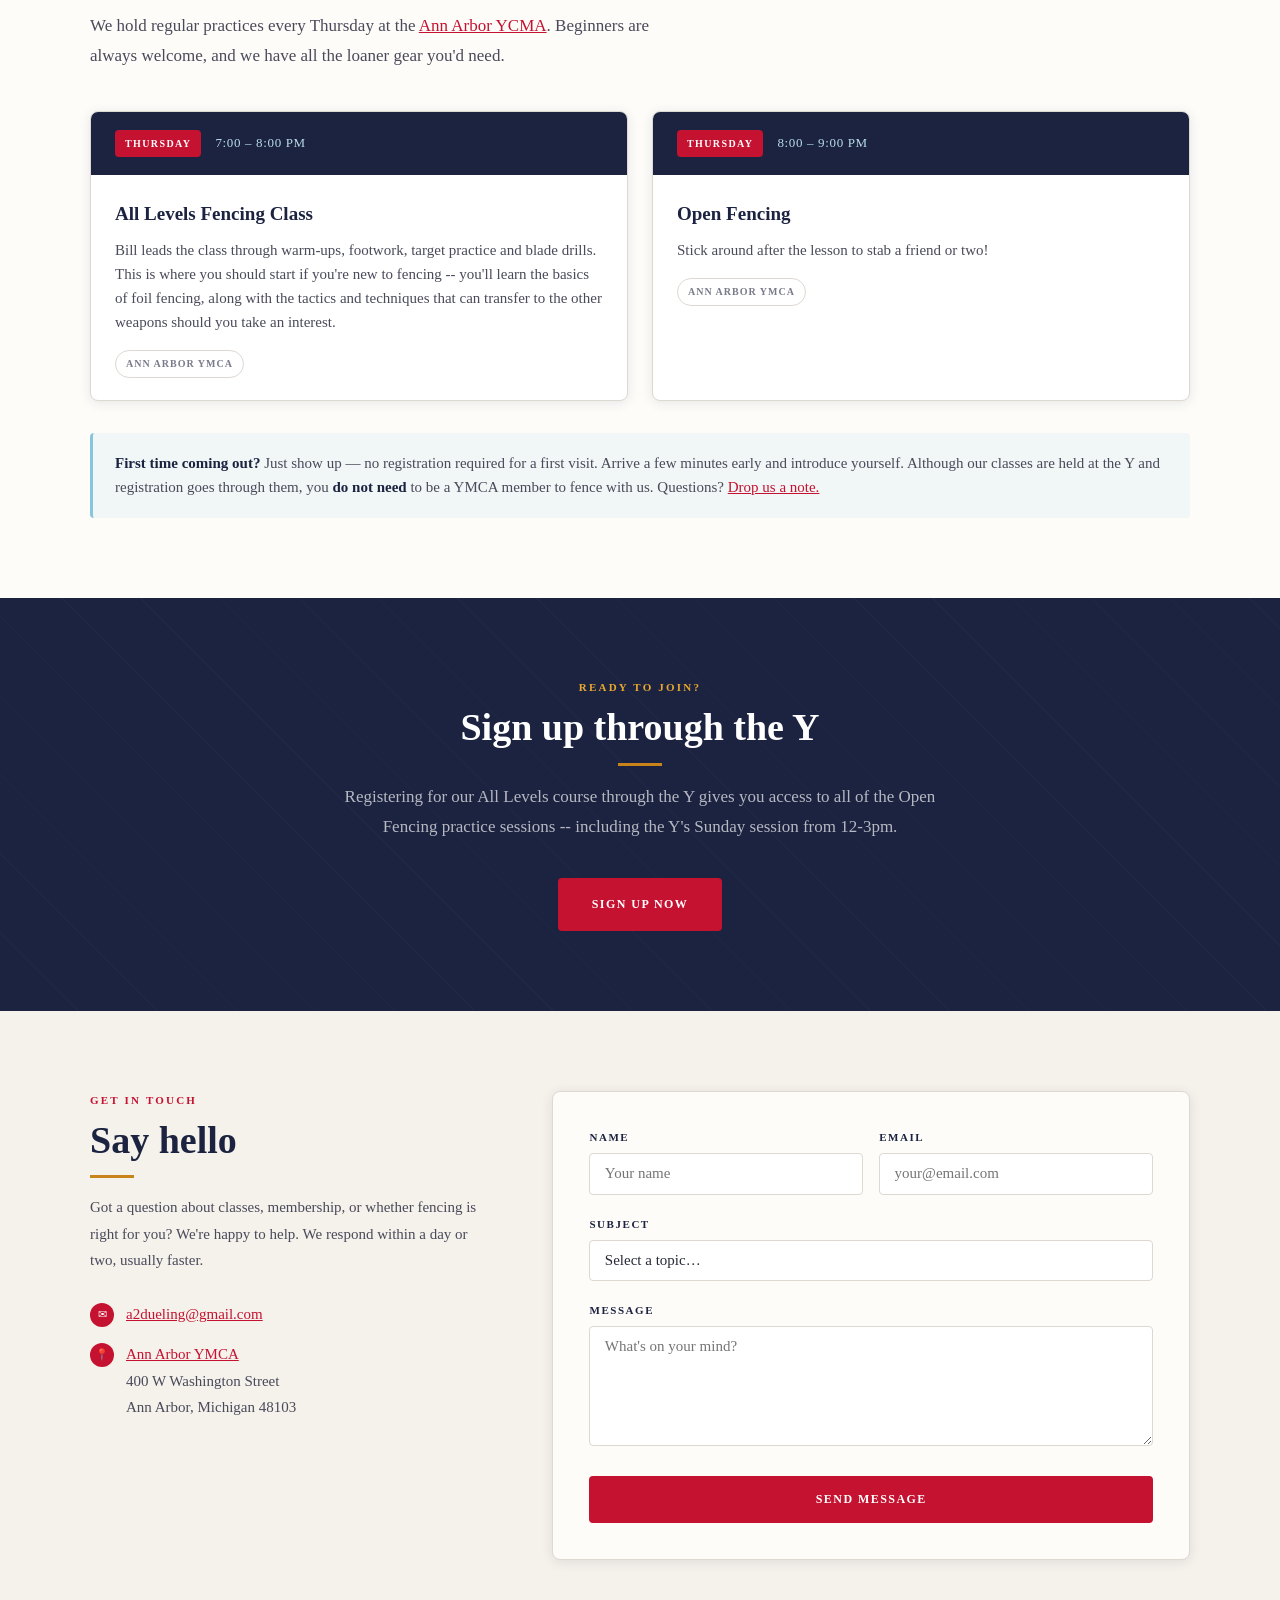
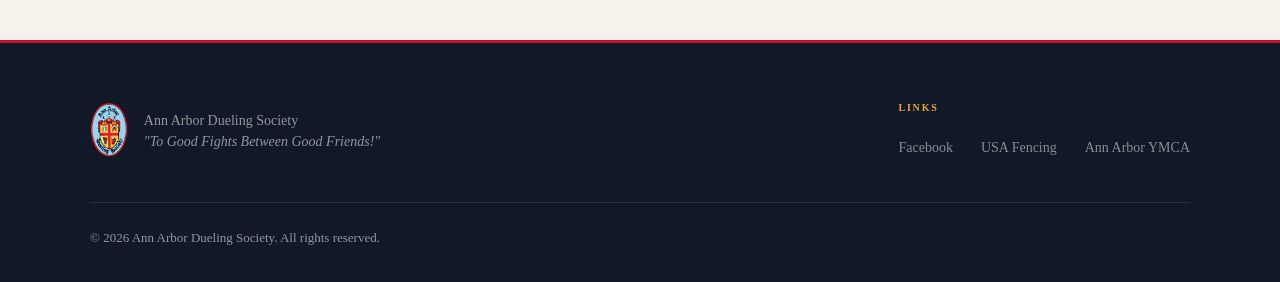
==== commit bc4daf30: "security meta tags" ====
--- a/index.html
+++ b/index.html
@@ -3,6 +3,8 @@
 <head>
   <meta charset="UTF-8">
   <meta name="viewport" content="width=device-width, initial-scale=1.0">
+  <meta http-equiv="Content-Security-Policy" content="default-src 'self'; script-src 'self'; style-src 'self' 'unsafe-inline' https://fonts.googleapis.com; font-src https://fonts.gstatic.com; img-src 'self'; connect-src 'self' https://formsubmit.co; form-action https://formsubmit.co; base-uri 'self'; object-src 'none'">
+  <meta name="referrer" content="strict-origin-when-cross-origin">
   <meta name="description" content="Ann Arbor Dueling Society, modern Olympic fencing club in Ann Arbor, Michigan. Foil, épée, and sabre for all skill levels.">
   <title>Ann Arbor Dueling Society — Fencing in Ann Arbor, Michigan</title>
   <link rel="canonical" href="https://aadueling.org/">
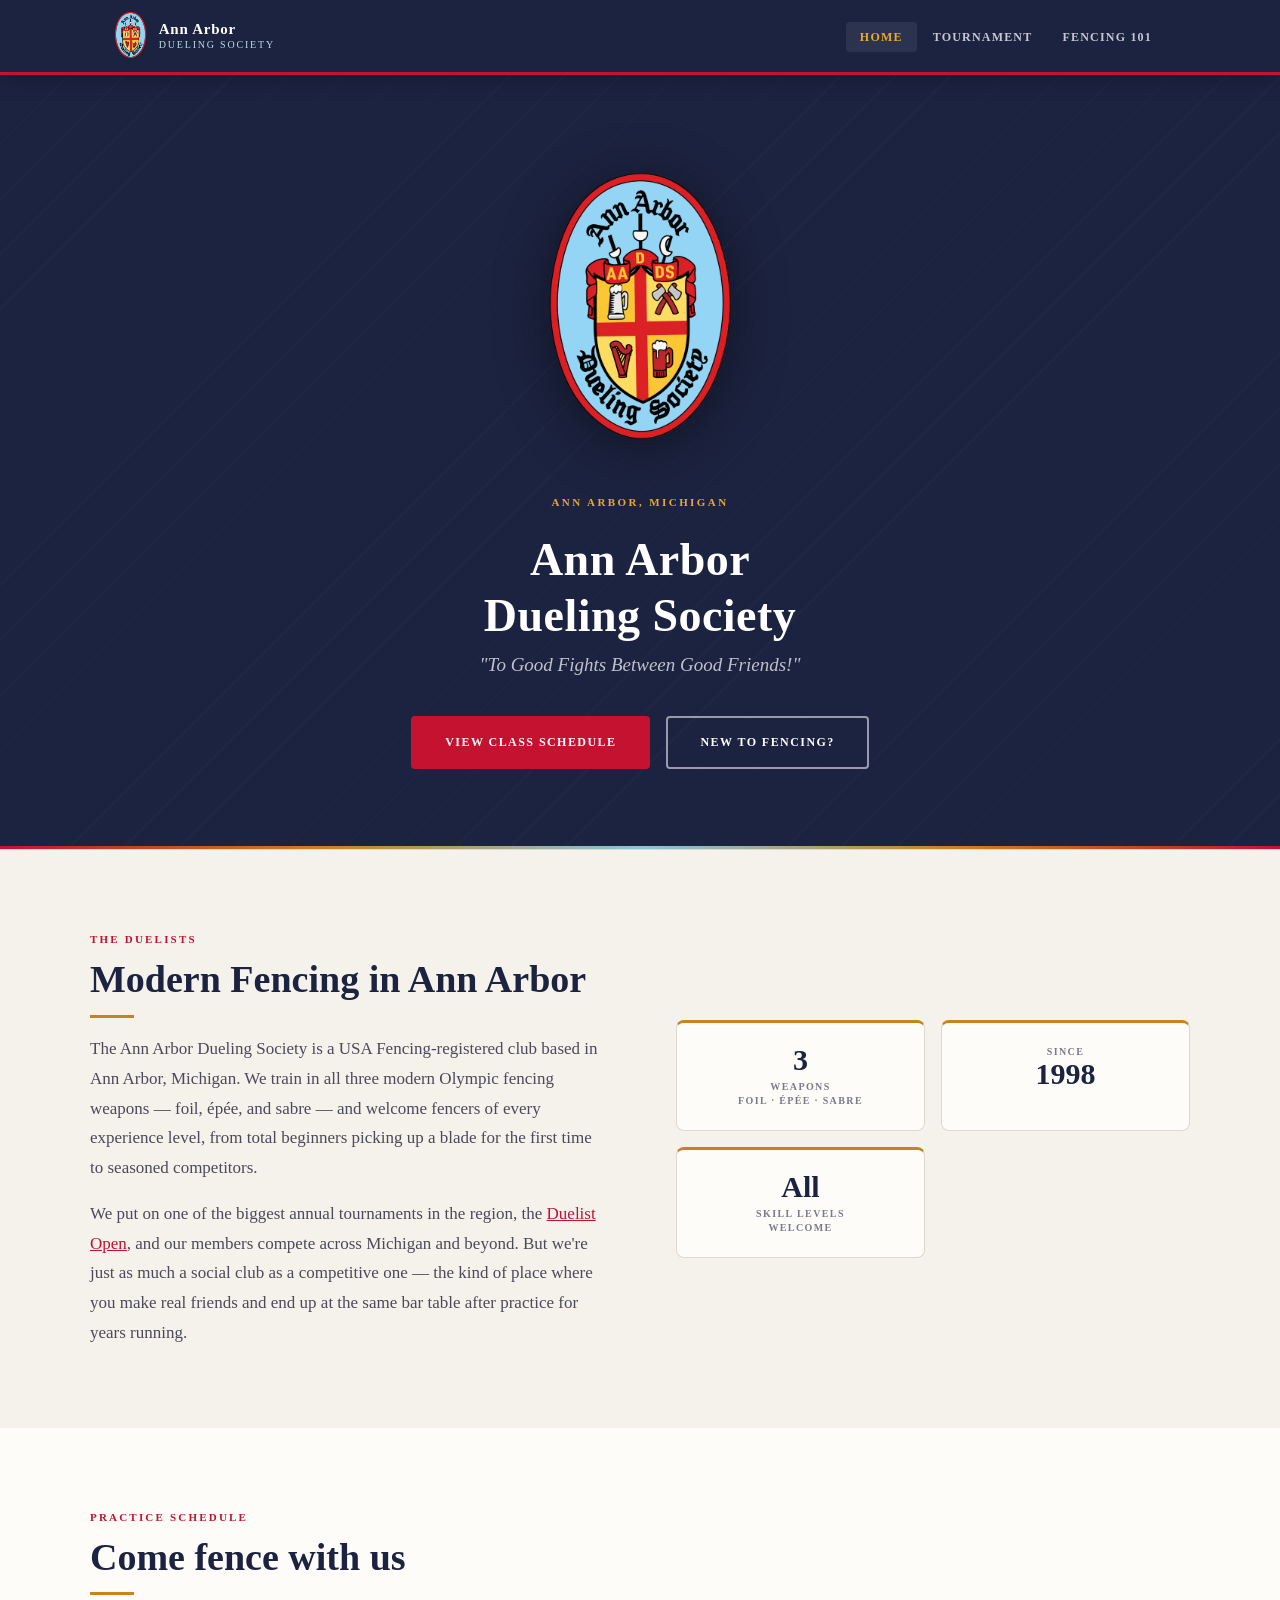
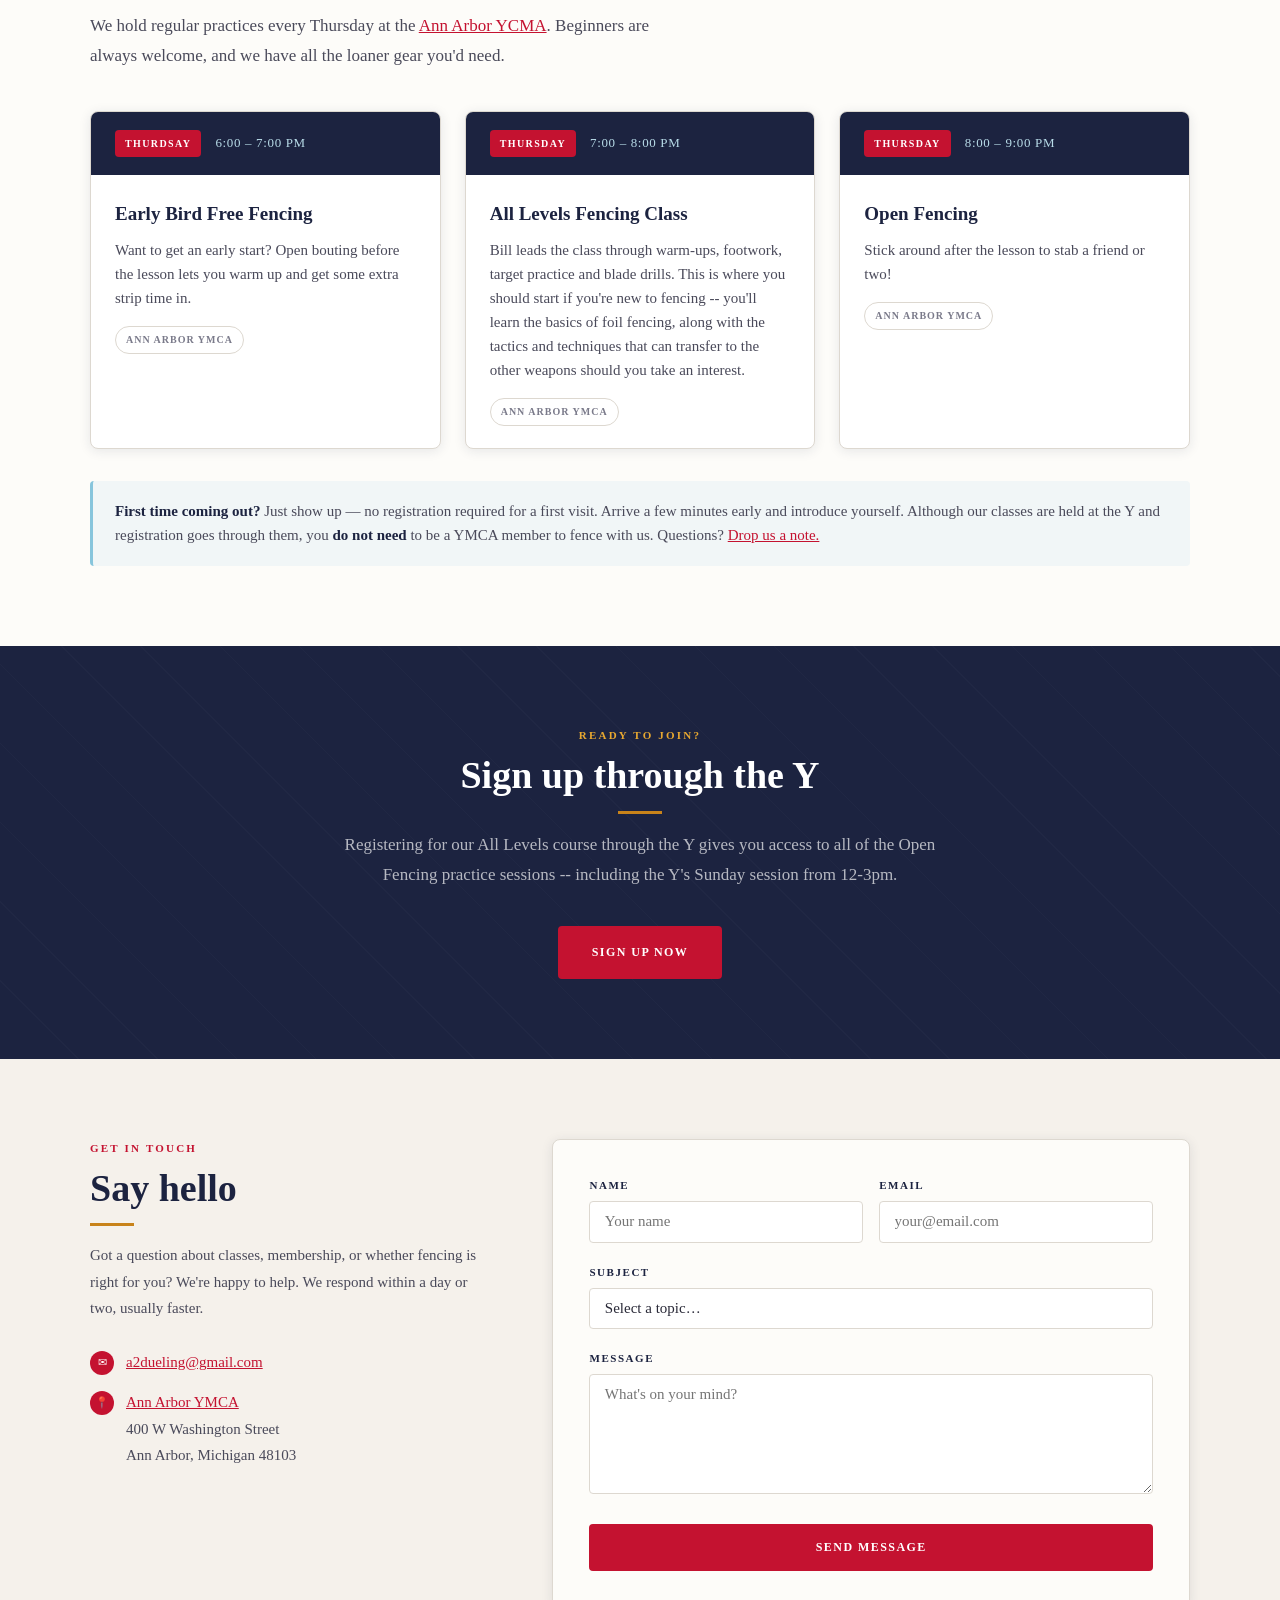
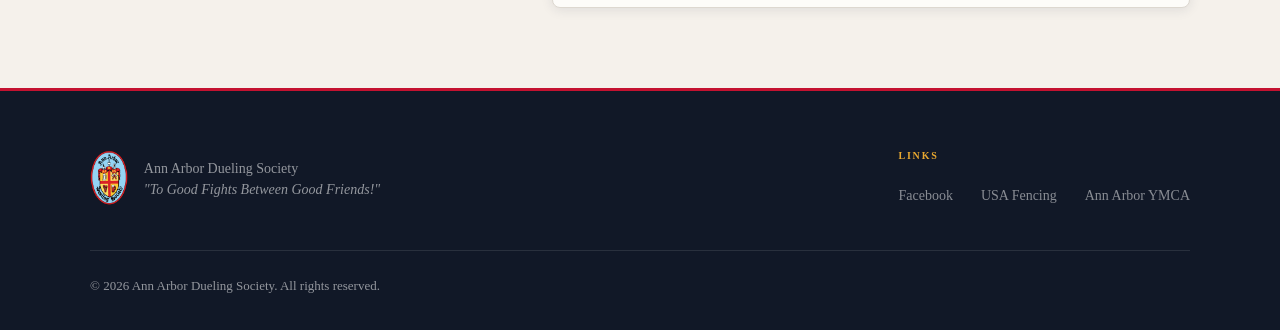
==== commit dab95f9b: "added early bird fencing to schedule" ====
--- a/index.html
+++ b/index.html
@@ -123,8 +123,6 @@
       </div>
 
       <div class="schedule-grid">
-        <!-- Early Bird Free Fencing not launched yet -- re-enable when the 6pm period goes live.
-             When re-enabling, bump the two cards below back to fade-in-delay-1 / fade-in-delay-2.
         <div class="schedule-card fade-in">
           <div class="schedule-card-header">
             <span class="schedule-day">Thurdsay</span>
@@ -140,9 +138,9 @@
             </div>
           </div>
         </div>
-        -->
-
-        <div class="schedule-card fade-in">
+
+
+        <div class="schedule-card fade-in-delay-1">
           <div class="schedule-card-header">
             <span class="schedule-day">Thursday</span>
             <span class="schedule-time">7:00 – 8:00 PM</span>
@@ -159,7 +157,7 @@
           </div>
         </div>
 
-        <div class="schedule-card fade-in fade-in-delay-1">
+        <div class="schedule-card fade-in fade-in-delay-2">
           <div class="schedule-card-header">
             <span class="schedule-day">Thursday</span>
             <span class="schedule-time">8:00 – 9:00 PM</span>
@@ -192,7 +190,7 @@
         Registering for our All Levels course through the Y gives you access to all of the Open Fencing practice sessions -- including the Y's Sunday session from 12-3pm.
       </p>
 
-      <a href="https://operations.daxko.com/Online/5228/ProgramsV2/OfferingDetails.mvc?program_id=TMP1718&offering_id=SES457555&location_id=S212&filter=[base64]" class="btn btn-primary" target="_blank" rel="noopener">Sign Up Now</a>
+      <a href="https://www.annarborymca.org/class/fencing-all-levels/" class="btn btn-primary" target="_blank" rel="noopener">Sign Up Now</a>
     </div>
   </section>
 
@@ -250,12 +248,17 @@
             <textarea id="message" name="message" placeholder="What's on your mind?" required></textarea>
           </div>
           <button type="submit" class="btn btn-primary form-submit">Send Message</button>
+          <p class="form-error" id="form-error" hidden>
+            Sorry — our contact service is temporarily unavailable. Please email us directly at
+            <a href="mailto:a2dueling@gmail.com">a2dueling@gmail.com</a>.
+          </p>
         </form>
 
         <div class="form-success" id="form-success">
           <div class="success-icon">✓</div>
           <h3>Message sent!</h3>
           <p>Thanks for reaching out. We'll get back to you shortly.</p>
+          <p class="form-reset-wrap"><a href="#" id="form-reset">Send another message</a></p>
         </div>
       </div>
     </div>
--- a/css/style.css
+++ b/css/style.css
@@ -676,6 +676,14 @@
 }
 
 .form-success p { color: var(--text-mid); font-size: 0.9375rem; }
+.form-reset-wrap { margin-top: 1rem; }
+
+.form-error {
+  margin-top: 1rem;
+  text-align: center;
+  color: var(--red-dark);
+  font-size: 0.9375rem;
+}
 
 /* ── Footer ─────────────────────────────────────────────────────────────── */
 .site-footer {
